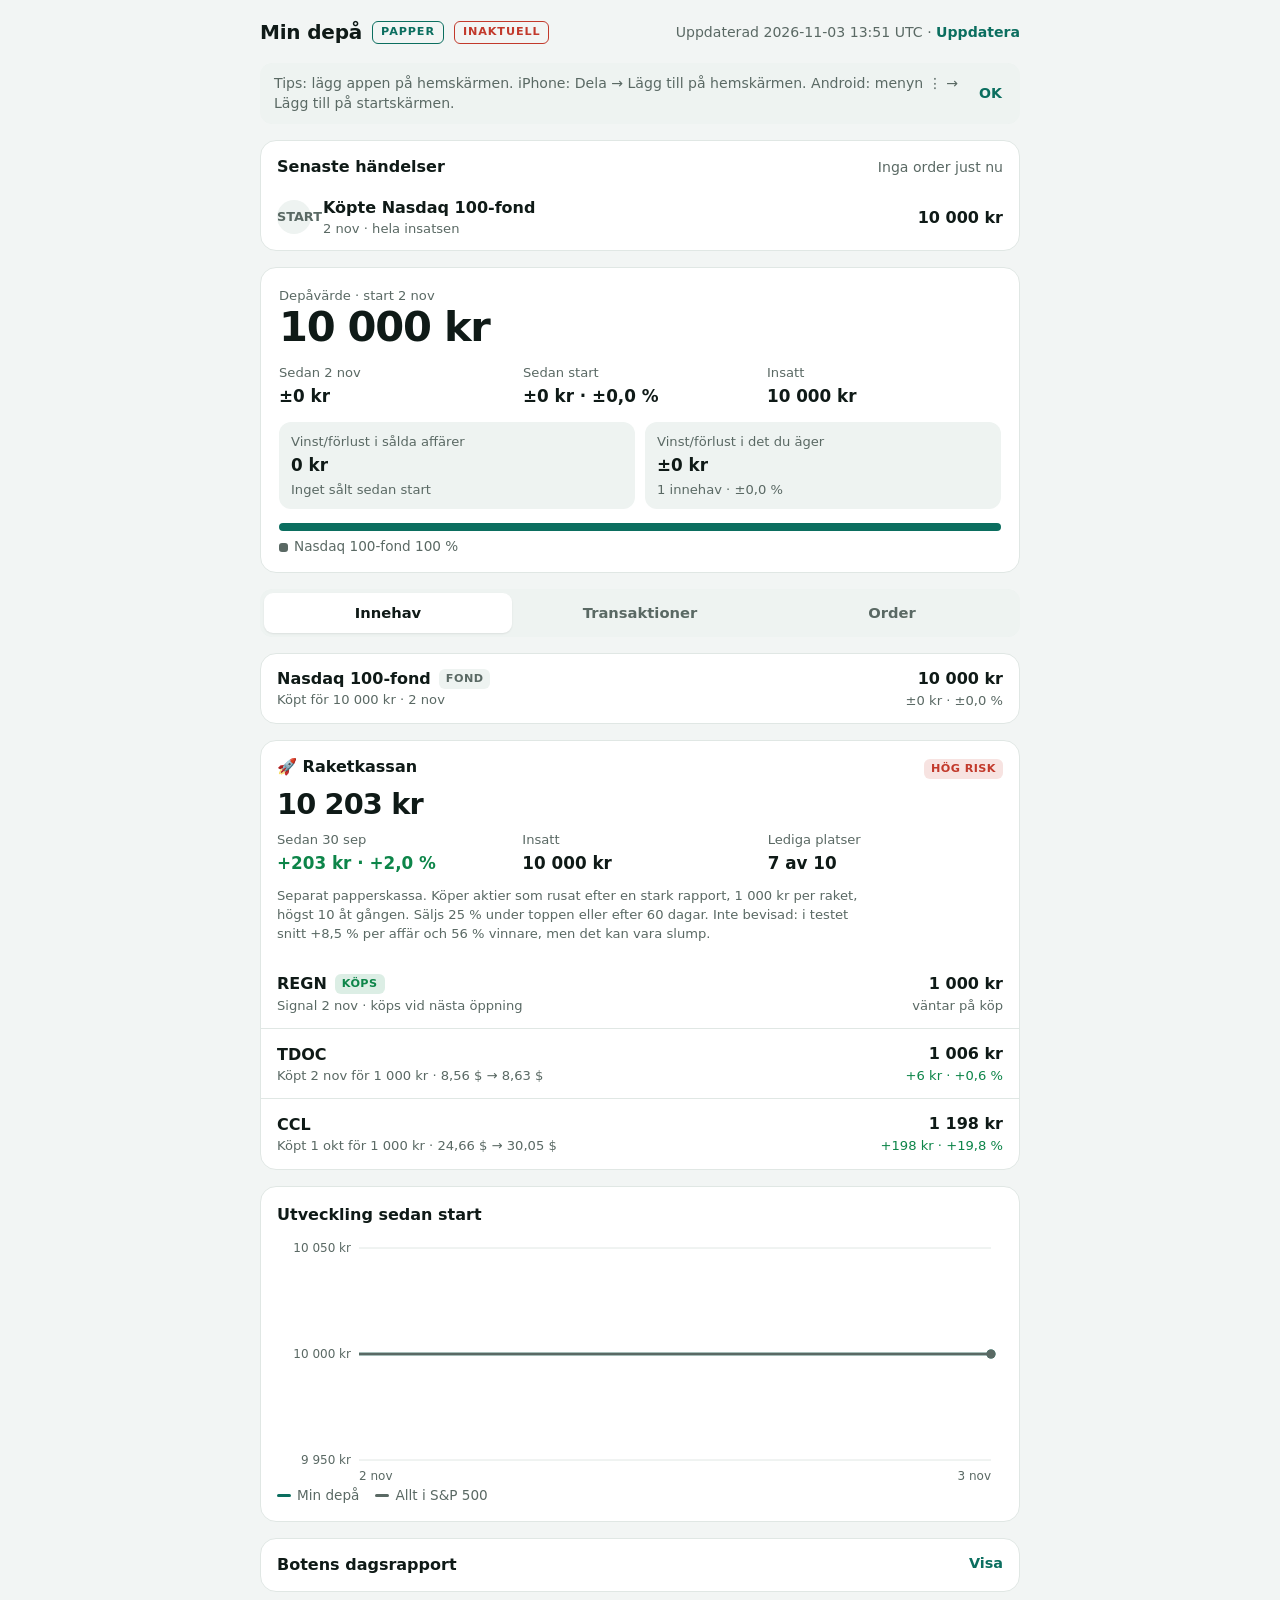
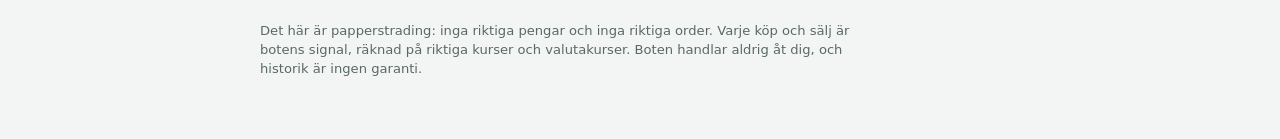
==== site/index.html @ 1d86c01f "Daily run 2026-11-03" ====
<!doctype html>
<html lang="sv">
<head>
<meta charset="utf-8">
<meta name="viewport" content="width=device-width, initial-scale=1, viewport-fit=cover">
<title>Min depå</title>
<meta name="description" content="Tradingbotens papperstrading: innehav, köp, sälj och resultat i kronor.">
<link rel="manifest" href="manifest.webmanifest">
<link rel="icon" type="image/png" sizes="192x192" href="icon-192.png">
<link rel="apple-touch-icon" href="apple-touch-icon.png">
<meta name="apple-mobile-web-app-capable" content="yes">
<meta name="mobile-web-app-capable" content="yes">
<meta name="apple-mobile-web-app-title" content="Min depå">
<meta name="apple-mobile-web-app-status-bar-style" content="default">
<meta name="theme-color" content="#f2f5f4" media="(prefers-color-scheme: light)">
<meta name="theme-color" content="#0a100f" media="(prefers-color-scheme: dark)">
<style>
/* Layout: a broker app on one column — account card (value, today, since start, split), then tabs for holdings,
   transactions and orders, then the curve and the bot's own report. */
:root {
  --bg: #f2f5f4; --card: #ffffff; --fg: #0f1a17; --muted: #5a6964; --line: #e0e7e4; --soft: #eef3f1;
  --accent: #0b6e5f; --up: #0d8549; --down: #c2392b; --buy: #0d8549; --sell: #c2392b;
  --font: system-ui, -apple-system, "Segoe UI", Roboto, sans-serif;
}
@media (prefers-color-scheme: dark) {
  :root:not([data-theme="light"]) {
    --bg: #0a100f; --card: #121a18; --fg: #e5eeeb; --muted: #92a39d; --line: #22302c; --soft: #18221f;
    --accent: #4cc3a9; --up: #45c37e; --down: #f0715f; --buy: #45c37e; --sell: #f0715f; color-scheme: dark;
  }
}
:root[data-theme="dark"] {
  --bg: #0a100f; --card: #121a18; --fg: #e5eeeb; --muted: #92a39d; --line: #22302c; --soft: #18221f;
  --accent: #4cc3a9; --up: #45c37e; --down: #f0715f; --buy: #45c37e; --sell: #f0715f; color-scheme: dark;
}
* { box-sizing: border-box; }
html { background: var(--bg); -webkit-text-size-adjust: 100%; }
body {
  margin: 0; background: var(--bg); color: var(--fg); font: 16px/1.45 var(--font); font-variant-numeric: tabular-nums;
  padding-left: max(16px, env(safe-area-inset-left, 0px)); padding-right: max(16px, env(safe-area-inset-right, 0px));
  padding-top: max(18px, env(safe-area-inset-top, 0px)); padding-bottom: max(48px, env(safe-area-inset-bottom, 0px));
}
main { max-width: 760px; margin: 0 auto; display: grid; gap: 16px; }
h1 { font-size: 1.25rem; margin: 0; letter-spacing: -0.01em; }
h2 { font-size: 1rem; margin: 0; }
.muted { color: var(--muted); font-size: .88rem; }
.bar { display: flex; flex-wrap: wrap; align-items: center; justify-content: space-between; gap: 8px; }
.bar .left { display: flex; align-items: center; gap: 10px; }
.paper { font-size: .7rem; font-weight: 700; letter-spacing: .08em; text-transform: uppercase; color: var(--accent);
         border: 1.5px solid var(--accent); padding: 2px 8px; border-radius: 6px; }
.stale { color: var(--down); border-color: var(--down); }
.card { background: var(--card); border: 1px solid var(--line); border-radius: 16px; min-width: 0; }
.account { padding: 18px 18px 16px; display: grid; gap: 14px; }
.label { font-size: .82rem; color: var(--muted); font-weight: 500; }
.value-big { font-size: clamp(2rem, 8vw, 2.6rem); font-weight: 600; letter-spacing: -0.03em; line-height: 1.05; }
.stats { display: grid; grid-template-columns: repeat(auto-fit, minmax(140px, 1fr)); gap: 10px; }
.stat { display: grid; gap: 2px; }
.stat .v { font-size: 1.05rem; font-weight: 600; }
.up { color: var(--up); } .down { color: var(--down); }
.split { display: grid; gap: 6px; }
.splitbar { display: flex; height: 8px; border-radius: 99px; overflow: hidden; background: var(--soft); }
.splitbar span { display: block; height: 100%; }
.splitlegend { display: flex; flex-wrap: wrap; gap: 4px 16px; font-size: .85rem; color: var(--muted); }
.splitlegend i { display: inline-block; width: 9px; height: 9px; border-radius: 3px; margin-right: 6px; vertical-align: -1px; }
.tabs { display: grid; grid-template-columns: repeat(3, 1fr); gap: 4px; background: var(--soft); padding: 4px; border-radius: 12px; }
.tabs button { font: inherit; font-size: .92rem; font-weight: 600; color: var(--muted); background: transparent; border: 0;
               padding: 9px 6px; border-radius: 9px; cursor: pointer; }
.tabs button[aria-selected="true"] { background: var(--card); color: var(--fg); box-shadow: 0 1px 2px rgb(0 0 0 / .08); }
.tabs button:focus-visible { outline: 2px solid var(--accent); outline-offset: 2px; }
.list { display: grid; }
.row { display: grid; grid-template-columns: minmax(0, 1fr) auto; gap: 4px 12px; padding: 13px 16px; border-top: 1px solid var(--line); align-items: center; }
.row:first-child { border-top: 0; }
.sym { font-weight: 700; font-size: 1rem; display: flex; align-items: center; gap: 8px; flex-wrap: wrap; }
.sub { font-size: .82rem; color: var(--muted); }
.sub.up, small.up { color: var(--up); } .sub.down, small.down { color: var(--down); }
.right { text-align: right; display: grid; gap: 1px; justify-items: end; }
.right .main { font-weight: 600; }
.tag { font-size: .7rem; font-weight: 700; letter-spacing: .04em; text-transform: uppercase; padding: 2px 7px; border-radius: 6px;
       background: var(--soft); color: var(--muted); }
.tag.buy { background: color-mix(in srgb, var(--buy) 14%, transparent); color: var(--buy); }
.tag.sell { background: color-mix(in srgb, var(--sell) 14%, transparent); color: var(--sell); }
.section-head { padding: 12px 16px 4px; font-size: .78rem; font-weight: 700; letter-spacing: .06em; text-transform: uppercase; color: var(--muted); }
.empty { padding: 22px 16px; color: var(--muted); font-size: .92rem; }
.pad { padding: 16px; display: grid; gap: 10px; }
.chart { width: 100%; height: auto; display: block; }
.chart .grid { stroke: var(--line); }
.chart .axis { fill: var(--muted); font: 12px var(--font); }
.legend { display: flex; flex-wrap: wrap; gap: 4px 16px; font-size: .85rem; color: var(--muted); }
.legend i { display: inline-block; width: 14px; height: 3px; border-radius: 2px; margin-right: 6px; vertical-align: middle; }
details summary { cursor: pointer; padding: 14px 16px; font-weight: 600; list-style: none; display: flex; justify-content: space-between; }
details summary::-webkit-details-marker { display: none; }
details summary::after { content: "Visa"; color: var(--accent); font-weight: 600; font-size: .9rem; }
details[open] summary::after { content: "Dölj"; }
.report { padding: 0 16px 14px; overflow-x: auto; }
.report h2, .report h3, .report h4 { margin: 16px 0 6px; font-size: .98rem; }
.report p { margin: 8px 0; max-width: 72ch; }
.report blockquote { margin: 8px 0; padding: 6px 12px; border-left: 3px solid var(--accent); color: var(--muted); }
.report hr { border: 0; border-top: 1px solid var(--line); margin: 12px 0; }
.report table { border-collapse: collapse; font-size: .88rem; margin: 6px 0; }
.report th, .report td { padding: 6px 9px; border-bottom: 1px solid var(--line); text-align: left; white-space: nowrap; }
.note { color: var(--muted); font-size: .82rem; max-width: 72ch; }
.loading .card { opacity: .55; }
.feed { display: grid; }
.ev { display: grid; grid-template-columns: auto minmax(0, 1fr) auto; gap: 2px 12px; align-items: center; padding: 12px 16px; border-top: 1px solid var(--line); }
.ev:first-of-type { border-top: 0; }
.dot { width: 34px; height: 34px; border-radius: 50%; display: grid; place-items: center; font-weight: 800; font-size: .8rem; }
.dot.buy { background: color-mix(in srgb, var(--buy) 15%, transparent); color: var(--buy); }
.dot.sell { background: color-mix(in srgb, var(--sell) 15%, transparent); color: var(--sell); }
.dot.wait { background: var(--soft); color: var(--muted); }
.ev .what { font-weight: 600; }
.ev .amt { text-align: right; font-weight: 600; white-space: nowrap; }
.ev .amt small { display: block; font-weight: 500; font-size: .82rem; }
.cardhead { padding: 14px 16px 6px; display: flex; justify-content: space-between; align-items: baseline; gap: 8px; }
.pl { display: grid; grid-template-columns: 1fr 1fr; gap: 10px; }
.pl .box { background: var(--soft); border-radius: 12px; padding: 10px 12px; display: grid; gap: 2px; }
.pl .box .v { font-size: 1.05rem; font-weight: 600; }
.hint { background: var(--soft); border-radius: 12px; padding: 10px 14px; font-size: .88rem; color: var(--muted); display: flex; gap: 10px; justify-content: space-between; align-items: center; }
.hint button { font: inherit; font-weight: 600; color: var(--accent); background: none; border: 0; padding: 4px; cursor: pointer; }
.refresh { font: inherit; font-size: .88rem; font-weight: 600; color: var(--accent); background: none; border: 0; padding: 4px 0; cursor: pointer; }
</style>
</head>
<body>

<main id="app" class="loading">
  <header class="bar">
    <div class="left"><h1>Min depå</h1><span class="paper">Papper</span><span class="paper stale" id="stale" hidden>Inaktuell</span></div>
    <div class="muted"><span id="updated">Hämtar …</span> · <button class="refresh" id="refresh" type="button">Uppdatera</button></div>
  </header>

  <div class="hint" id="hint" hidden>
    <span>Tips: lägg appen på hemskärmen. iPhone: Dela → Lägg till på hemskärmen. Android: menyn ⋮ → Lägg till på startskärmen.</span>
    <button type="button" id="hintClose" aria-label="Stäng tipset">OK</button>
  </div>

  <section class="card" aria-label="Senaste händelser">
    <div class="cardhead"><h2>Senaste händelser</h2><span class="muted" id="feedNote"></span></div>
    <div class="feed" id="feed"><div class="empty">Händelser visas här när datan har laddats.</div></div>
  </section>

  <section class="card account" aria-label="Depåöversikt">
    <div>
      <div class="label" id="valueLabel">Depåvärde</div>
      <div class="value-big" id="total">– kr</div>
    </div>
    <div class="stats">
      <div class="stat"><span class="label" id="todayLabel">Idag</span><span class="v" id="today">–</span></div>
      <div class="stat"><span class="label" id="sinceLabel">Sedan start</span><span class="v" id="since">–</span></div>
      <div class="stat"><span class="label">Insatt</span><span class="v" id="invested">–</span></div>
    </div>
    <div class="pl">
      <div class="box"><span class="label">Vinst/förlust i sålda affärer</span><span class="v" id="realized">–</span><span class="sub" id="realizedSub"></span></div>
      <div class="box"><span class="label">Vinst/förlust i det du äger</span><span class="v" id="unrealized">–</span><span class="sub" id="unrealizedSub"></span></div>
    </div>
    <div class="split">
      <div class="splitbar" id="splitbar"></div>
      <div class="splitlegend" id="splitlegend"></div>
    </div>
  </section>

  <nav class="tabs" role="tablist" aria-label="Visa">
    <button role="tab" id="tab-holdings" aria-selected="true" aria-controls="view-holdings">Innehav</button>
    <button role="tab" id="tab-trades" aria-selected="false" aria-controls="view-trades">Transaktioner</button>
    <button role="tab" id="tab-orders" aria-selected="false" aria-controls="view-orders">Order</button>
  </nav>

  <section class="card" id="view-holdings" role="tabpanel" aria-labelledby="tab-holdings">
    <div class="list" id="holdings"><div class="empty">Innehaven visas här när datan har laddats.</div></div>
  </section>
  <section class="card" id="view-trades" role="tabpanel" aria-labelledby="tab-trades" hidden>
    <div class="list" id="trades"></div>
  </section>
  <section class="card" id="view-orders" role="tabpanel" aria-labelledby="tab-orders" hidden>
    <div class="list" id="orders"></div>
  </section>

  <section class="card" id="rocketCard" aria-label="Raketkassan" hidden>
    <div class="cardhead"><h2>🚀 Raketkassan</h2><span class="tag sell">Hög risk</span></div>
    <div class="pad" style="padding-top:4px">
      <div><span class="value-big" id="rocketValue" style="font-size:1.8rem">–</span></div>
      <div class="stats">
        <div class="stat"><span class="label" id="rocketSinceLabel">Sedan start</span><span class="v" id="rocketDelta">–</span></div>
        <div class="stat"><span class="label">Insatt</span><span class="v" id="rocketBase">–</span></div>
        <div class="stat"><span class="label">Lediga platser</span><span class="v" id="rocketFree">–</span></div>
      </div>
      <p class="note" style="margin:0">Separat papperskassa. Köper aktier som rusat efter en stark rapport, 1 000 kr per raket, högst 10 åt gången. Säljs 25 % under toppen eller efter 60 dagar. Inte bevisad: i testet snitt +8,5 % per affär och 56 % vinnare, men det kan vara slump.</p>
    </div>
    <div class="list" id="rocketList"></div>
  </section>

  <section class="card pad" aria-label="Utveckling">
    <h2>Utveckling sedan start</h2>
    <div id="chart"><p class="muted">Kurvan fylls på för varje handelsdag.</p></div>
  </section>

  <section class="card">
    <details>
      <summary>Botens dagsrapport</summary>
      <div class="report" id="report"></div>
    </details>
  </section>

  <p class="note">Det här är papperstrading: inga riktiga pengar och inga riktiga order. Varje köp och sälj är botens
    signal, räknad på riktiga kurser och valutakurser. Boten handlar aldrig åt dig, och historik är ingen garanti.</p>
</main>

<script>
const $ = id => document.getElementById(id);
const fmt0 = new Intl.NumberFormat("sv-SE", { maximumFractionDigits: 0 });
const fmt2 = new Intl.NumberFormat("sv-SE", { minimumFractionDigits: 2, maximumFractionDigits: 2 });
const sign = v => v > 0 ? "+" : v < 0 ? "−" : "±";
const kr = v => v == null ? "–" : fmt0.format(Math.round(v)) + " kr";
const skr = v => v == null ? "–" : sign(Math.round(v)) + fmt0.format(Math.abs(Math.round(v))) + " kr";
const pct = v => v == null ? "–" : sign(+v.toFixed(1)) + Math.abs(v).toFixed(1).replace(".", ",") + " %";
const usd = v => v == null ? "–" : fmt2.format(v) + " $";
const tone = v => v == null || Math.abs(v) < 0.05 ? "" : v > 0 ? "up" : "down";
const esc = s => String(s ?? "").replace(/[&<>"']/g, c => ({ "&": "&amp;", "<": "&lt;", ">": "&gt;", '"': "&quot;", "'": "&#39;" }[c]));
const inline = s => esc(s).split("**").map((p, i) => i % 2 ? `<strong>${p}</strong>` : p).join("");
const MONTHS = ["jan", "feb", "mar", "apr", "maj", "jun", "jul", "aug", "sep", "okt", "nov", "dec"];
const day = d => { if (!d) return "–"; const [y, m, dd] = d.split("-").map(Number); return `${dd} ${MONTHS[m - 1]}`; };

// ---- tabs ------------------------------------------------------------------
const TABS = ["holdings", "trades", "orders"];
function showTab(name) {
  for (const t of TABS) {
    $("tab-" + t).setAttribute("aria-selected", String(t === name));
    $("view-" + t).hidden = t !== name;
  }
  try { localStorage.setItem("tab", name); } catch (e) {}
}
for (const t of TABS) $("tab-" + t).addEventListener("click", () => showTab(t));
try { const saved = localStorage.getItem("tab"); if (TABS.includes(saved)) showTab(saved); } catch (e) {}

// ---- report (the Markdown subset the bot writes; everything escaped) ---------
function renderReport(md) {
  const lines = String(md || "").split("\n"), out = [];
  const starts = l => /^\s*(\||#|- |>)/.test(l) || l.trim() === "---";
  let i = 0;
  while (i < lines.length) {
    const line = lines[i].trimEnd();
    if (!line.trim()) { i++; continue; }
    if (line.trimStart().startsWith("|")) {
      const rows = [];
      while (i < lines.length && lines[i].trimStart().startsWith("|")) {
        const cells = lines[i].trim().replace(/^\||\|$/g, "").split("|").map(c => c.trim());
        if (!cells.every(c => /^[-: ]*$/.test(c))) rows.push(cells);
        i++;
      }
      if (rows.length) out.push("<table><thead><tr>" + rows[0].map(c => `<th>${inline(c)}</th>`).join("") + "</tr></thead><tbody>" +
        rows.slice(1).map(r => "<tr>" + r.map(c => `<td>${inline(c)}</td>`).join("") + "</tr>").join("") + "</tbody></table>");
    } else if (line.startsWith("#")) {
      const lv = Math.min(line.match(/^#+/)[0].length + 1, 4);
      out.push(`<h${lv}>${inline(line.replace(/^#+/, "").trim())}</h${lv}>`); i++;
    } else if (line.trim() === "---") { out.push("<hr>"); i++; }
    else if (line.trimStart().startsWith("- ")) {
      const items = [];
      while (i < lines.length && lines[i].trimStart().startsWith("- ")) { items.push(`<li>${inline(lines[i].trimStart().slice(2))}</li>`); i++; }
      out.push("<ul>" + items.join("") + "</ul>");
    } else if (line.startsWith(">")) {
      const q = [];
      while (i < lines.length && lines[i].startsWith(">")) { q.push(lines[i].replace(/^>\s*/, "")); i++; }
      out.push(`<blockquote>${inline(q.join(" "))}</blockquote>`);
    } else {
      const p = [];
      while (i < lines.length && lines[i].trim() && !starts(lines[i])) { p.push(inline(lines[i].trim())); i++; }
      out.push(`<p>${p.join("<br>")}</p>`);
    }
  }
  return out.join("");
}

// ---- chart -------------------------------------------------------------------
let lastHistory = [];
function renderChart(history, width) {
  const series = [["total_sek", "Min depå", "var(--accent)"], ["spy_sek", "Allt i S&P 500", "var(--muted)"]];
  const vals = history.flatMap(p => series.map(([k]) => p[k]).filter(v => v != null));
  if (history.length < 2 || !vals.length) return '<p class="muted">Kurvan fylls på för varje handelsdag.</p>';
  const W = Math.max(300, Math.round(width || 640)), H = Math.round(Math.min(250, Math.max(180, W * 0.4)));
  const L = 82, R = 12, T = 12, B = 26;
  let lo = Math.min(...vals), hi = Math.max(...vals);
  if (hi - lo < 1) { lo -= 50; hi += 50; }
  const x = i => L + (W - L - R) * i / (history.length - 1);
  const y = v => T + (H - T - B) * (hi - v) / (hi - lo);
  let svg = `<svg class="chart" viewBox="0 0 ${W} ${H}" role="img" aria-label="Depåns värde per handelsdag">`;
  for (const v of [lo, (lo + hi) / 2, hi]) {
    svg += `<line class="grid" x1="${L}" x2="${W - R}" y1="${y(v).toFixed(1)}" y2="${y(v).toFixed(1)}"/>` +
           `<text class="axis" x="${L - 8}" y="${(y(v) + 4).toFixed(1)}" text-anchor="end">${esc(kr(v))}</text>`;
  }
  svg += `<text class="axis" x="${L}" y="${H - 6}">${esc(day(history[0].date))}</text>` +
         `<text class="axis" x="${W - R}" y="${H - 6}" text-anchor="end">${esc(day(history[history.length - 1].date))}</text>`;
  const legend = [];
  for (const [k, label, color] of series) {
    const pts = history.map((p, i) => p[k] == null ? null : [x(i), y(p[k])]).filter(Boolean);
    if (!pts.length) continue;
    svg += `<polyline points="${pts.map(([a, b]) => a.toFixed(1) + "," + b.toFixed(1)).join(" ")}" fill="none" stroke="${color}" stroke-width="2.5" stroke-linejoin="round"/>`;
    const [ex, ey] = pts[pts.length - 1];
    svg += `<circle cx="${ex.toFixed(1)}" cy="${ey.toFixed(1)}" r="4.5" fill="${color}"/>`;
    legend.push(`<span><i style="background:${color}"></i>${esc(label)}</span>`);
  }
  return svg + `</svg><div class="legend">${legend.join("")}</div>`;
}
function drawChart() { $("chart").innerHTML = renderChart(lastHistory, $("chart").clientWidth); }
let resizeTimer;
window.addEventListener("resize", () => { clearTimeout(resizeTimer); resizeTimer = setTimeout(drawChart, 150); });

// ---- views ---------------------------------------------------------------------
function row(left, sub, rightMain, rightSub, rightTone = "", tags = "") {
  return `<div class="row"><div><div class="sym">${left}${tags}</div><div class="sub">${sub}</div></div>` +
         `<div class="right"><span class="main">${rightMain}</span><span class="sub ${rightTone}">${rightSub}</span></div></div>`;
}

// The depå (since the tracker's start) is the positions list; the trade list adds dates and reasons.
// A position held when the tracker restarted counts as bought at the start, at that day's close.
function ledger(s) {
  const tradeById = new Map((s.trades || []).map(t => [t.id, t]));
  const pos = (s.positions || []).filter(p => (p.invested_sek ?? 1) > 0).map(p => {
    const t = tradeById.get(p.id) || {};
    const fromStart = !!t.buy_date && !!s.since && t.buy_date < s.since;
    const gain = p.value_sek != null && p.invested_sek != null ? p.value_sek - p.invested_sek : null;
    return { ...p, t, fromStart, gain, buyDate: fromStart ? s.since : t.buy_date };
  });
  const inDepot = new Set(pos.map(p => p.id));
  // The fund part (S&P 500 or Nasdaq 100) is a holding bought at the start, like any other.
  const fundStake = s.base_sek * (s.index_pct || 0) / 100;
  if (fundStake > 0) {
    const fp = s.fund_sek_pct !== undefined ? s.fund_sek_pct : s.index_sek_pct;
    const value = fp == null ? null : fundStake * (1 + fp / 100);
    pos.unshift({ id: "fund", symbol: s.fund_name || "S&P 500-fond", kind: "fund", status: "open", invested_sek: fundStake,
                  value_sek: value, gain: value == null ? null : value - fundStake, sek_return_pct: fp,
                  t: {}, fromStart: true, buyDate: s.since, sell_signaled: false });
  }
  return {
    pos,
    open: pos.filter(p => p.status === "open"),
    pending: pos.filter(p => p.status === "pending"),
    closed: pos.filter(p => p.status === "closed"),
    older: (s.trades || []).filter(t => !inDepot.has(t.id) && t.kind !== "lekpott"),
  };
}
const sum = xs => xs.reduce((a, x) => a + (x ?? 0), 0);
const KIND_TAG = p => p.kind === "lekpott" ? ' <span class="tag">Raket</span>' : p.kind === "fund" ? ' <span class="tag">Fond</span>' : "";

function ev(kind, label, what, sub, amt, amtSub = "", amtTone = "") {
  return `<div class="ev"><div class="dot ${kind}" aria-hidden="true">${label}</div>` +
         `<div><div class="what">${what}</div><div class="sub">${sub}</div></div>` +
         `<div class="amt">${amt}${amtSub ? `<small class="${amtTone}">${amtSub}</small>` : ""}</div></div>`;
}

function renderFeed(s, L) {
  const items = [];
  for (const p of L.pending) items.push({ date: "9999", html: ev("buy", "KÖP", `Köper ${esc(p.symbol)} vid nästa öppning`,
    `Signal ${day(p.t.signal_date)} · köps för`, esc(kr(p.invested_sek))) });
  for (const p of L.open.filter(p => p.sell_signaled)) items.push({ date: "9999", html: ev("sell", "SÄLJ",
    `Säljer ${esc(p.symbol)} vid nästa öppning`, esc(p.t.sell_reason || "säljsignal"), esc(kr(p.value_sek)),
    `${skr(p.gain)} · ${pct(p.sek_return_pct)}`, tone(p.gain)) });
  for (const p of L.closed) items.push({ date: p.t.sell_date || "", html: ev("sell", "SÅLT", `Sålde ${esc(p.symbol)}`,
    `${day(p.t.sell_date)} · ${esc(p.t.sell_reason || "säljsignal")}`, esc(skr(p.gain)), pct(p.sek_return_pct), tone(p.gain)) });
  for (const p of L.pos.filter(p => p.status !== "pending" && !p.fromStart)) items.push({ date: p.buyDate || "", html: ev("buy", "KÖPT",
    `Köpte ${esc(p.symbol)}`, `${day(p.buyDate)} · ${usd(p.entry_price)} per aktie`, esc(kr(p.invested_sek))) });
  const started = L.pos.filter(p => p.fromStart);
  if (started.length) items.push({ date: s.since, html: ev("wait", "START", started.length === 1 ? `Köpte ${esc(started[0].symbol)}` : `Start med ${started.length} innehav`,
    started.length === 1 ? `${day(s.since)} · hela insatsen` : `${day(s.since)} · ${esc(started.map(p => p.symbol).join(", "))}`,
    esc(kr(sum(started.map(p => p.invested_sek))))) });
  items.sort((a, b) => b.date.localeCompare(a.date));
  $("feed").innerHTML = items.slice(0, 8).map(i => i.html).join("") || '<div class="empty">Inga händelser ännu.</div>';
  $("feedNote").textContent = L.pending.length || L.open.some(p => p.sell_signaled) ? "Order väntar" : "Inga order just nu";
}

function renderPL(L) {
  const r = sum(L.closed.map(p => p.gain)), u = sum(L.open.map(p => p.gain));
  const rIn = sum(L.closed.map(p => p.invested_sek)), uIn = sum(L.open.map(p => p.invested_sek));
  $("realized").textContent = L.closed.length ? skr(r) : "0 kr";
  $("realized").className = "v " + tone(r);
  $("realizedSub").textContent = L.closed.length ? `${L.closed.length} sålda · ${pct(r / rIn * 100)}` : "Inget sålt sedan start";
  $("unrealized").textContent = skr(u);
  $("unrealized").className = "v " + tone(u);
  $("unrealizedSub").textContent = L.open.length ? `${L.open.length} innehav · ${pct(uIn ? u / uIn * 100 : 0)}` : "Inga innehav just nu";
}

function renderHoldings(s, L) {
  const out = [];
  for (const p of [...L.open].sort((a, b) => (b.gain ?? 0) - (a.gain ?? 0))) {
    const tags = KIND_TAG(p) + (p.sell_signaled ? ' <span class="tag sell">Säljs vid öppning</span>' : "");
    out.push(row(esc(p.symbol), p.kind === "fund" ? `Köpt för ${kr(p.invested_sek)} · ${day(p.buyDate)}` : `Köpt för ${kr(p.invested_sek)} · ${usd(p.entry_price)} → ${usd(p.last_price)}`,
                 esc(kr(p.value_sek)), `${skr(p.gain)} · ${pct(p.sek_return_pct)}`, tone(p.gain), tags));
  }
  for (const p of L.pending) out.push(row(esc(p.symbol), `Köps vid nästa öppning · senast ${usd(p.last_price)}`,
                                          esc(kr(p.invested_sek)), "väntar på köp", "", ' <span class="tag buy">Köps</span>' + KIND_TAG(p)));
  $("holdings").innerHTML = out.join("") || '<div class="empty">Inga innehav ännu.</div>';
}

function renderTrades(s, L) {
  const out = [];
  if (L.closed.length) {
    const wins = L.closed.filter(p => (p.gain ?? 0) > 0).length;
    out.push(`<div class="section-head">Avslutade affärer · ${wins} av ${L.closed.length} med vinst</div>`);
    for (const p of [...L.closed].sort((a, b) => (b.t.sell_date || "").localeCompare(a.t.sell_date || ""))) {
      out.push(row(`${esc(p.symbol)}`, `${day(p.buyDate)} → ${day(p.t.sell_date)} · köpt för ${kr(p.invested_sek)}, såld för ${kr(p.value_sek)}`,
                   esc(skr(p.gain)), pct(p.sek_return_pct), tone(p.gain), ' <span class="tag">Såld</span>' + KIND_TAG(p)));
    }
  }
  const evs = [];
  for (const p of L.pos) {
    if (p.status !== "pending") evs.push({ date: p.buyDate || "", html: row(`<span class="tag buy">Köp</span> ${esc(p.symbol)}`,
      p.kind === "fund" ? `${day(p.buyDate)} · köpt vid start` : p.fromStart ? `${day(p.buyDate)} · fanns med vid start` : `${day(p.buyDate)} · vid öppning, ${usd(p.entry_price)}`,
      esc(kr(p.invested_sek)), p.fromStart && p.entry_price != null ? `kurs ${usd(p.entry_price)}` : "köpbelopp") });
    if (p.status === "closed") evs.push({ date: p.t.sell_date || "", html: row(`<span class="tag sell">Sälj</span> ${esc(p.symbol)}`,
      `${day(p.t.sell_date)} · ${esc(p.t.sell_reason || "säljsignal")}`, esc(kr(p.value_sek)), `${skr(p.gain)} · ${pct(p.sek_return_pct)}`, tone(p.gain)) });
  }
  evs.sort((a, b) => b.date.localeCompare(a.date));
  out.push('<div class="section-head">Alla köp och sälj sedan start</div>', ...evs.map(e => e.html));
  if (L.older.length) {
    out.push('<div class="section-head">Aktiebotens papperssignaler (ingår inte i din depå)</div>');
    for (const t of L.older) out.push(row(esc(t.symbol), `${day(t.buy_date)} → ${t.sell_date ? day(t.sell_date) : "ägs"} · ${usd(t.buy_price)} → ${usd(t.sell_price ?? t.last_price)}`,
      pct(t.return_pct ?? t.unrealized_pct), "i dollar", tone(t.return_pct ?? t.unrealized_pct)));
  }
  $("trades").innerHTML = evs.length || L.older.length ? out.join("") : '<div class="empty">Inga transaktioner ännu.</div>';
}

function renderOrders(s, L) {
  const out = [];
  for (const p of L.pending) out.push(row(`<span class="tag buy">Köp</span> ${esc(p.symbol)}`,
    `Signal ${day(p.t.signal_date)} · köps vid nästa öppning`, esc(kr(p.invested_sek)), `senast ${usd(p.last_price)}`, "", KIND_TAG(p)));
  for (const p of L.open.filter(p => p.sell_signaled)) out.push(row(`<span class="tag sell">Sälj</span> ${esc(p.symbol)}`,
    `${esc(p.t.sell_reason || "säljs vid nästa öppning")}`, esc(kr(p.value_sek)), `${skr(p.gain)} · ${pct(p.sek_return_pct)}`, tone(p.gain)));
  $("orders").innerHTML = out.length ? out.join("") :
    '<div class="empty">Inga order just nu. Nya köp och sälj dyker upp här morgonen efter botens signal och genomförs vid nästa börsöppning.</div>';
}

function renderRockets(s) {
  const R = s.rockets;
  $("rocketCard").hidden = !R || !(R.rows || []).length;
  if ($("rocketCard").hidden) return;
  const g = R.value_sek - R.base_sek;
  $("rocketValue").textContent = kr(R.value_sek);
  $("rocketSinceLabel").textContent = `Sedan ${day(R.since)}`;
  $("rocketDelta").textContent = `${skr(g)} · ${pct(g / R.base_sek * 100)}`;
  $("rocketDelta").className = "v " + tone(g);
  $("rocketBase").textContent = kr(R.base_sek);
  const busy = R.rows.filter(r => r.status !== "closed").length;
  $("rocketFree").textContent = `${Math.max(0, Math.round(R.base_sek / R.slot_sek) - busy)} av ${Math.round(R.base_sek / R.slot_sek)}`;
  const order = { pending: 0, open: 1, closed: 2 };
  const rows = [...R.rows].sort((a, b) => order[a.status] - order[b.status] || (b.sell_date || b.buy_date || "").localeCompare(a.sell_date || a.buy_date || ""));
  $("rocketList").innerHTML = rows.map(r => {
    const gain = r.value_sek != null ? r.value_sek - r.invested_sek : null;
    if (r.status === "pending") return row(esc(r.symbol), `Signal ${day(r.signal_date)} · köps vid nästa öppning`, esc(kr(r.invested_sek)), "väntar på köp", "", ' <span class="tag buy">Köps</span>');
    if (r.status === "closed") return row(esc(r.symbol), `${day(r.buy_date)} → ${day(r.sell_date)} · köpt för ${kr(r.invested_sek)}, såld för ${kr(r.value_sek)}`,
      esc(skr(gain)), pct(r.sek_return_pct), tone(gain), ' <span class="tag">Såld</span>');
    return row(esc(r.symbol), `Köpt ${day(r.buy_date)} för ${kr(r.invested_sek)} · ${usd(r.entry_price)} → ${usd(r.last_price)}`,
      esc(kr(r.value_sek)), `${skr(gain)} · ${pct(r.sek_return_pct)}`, tone(gain), r.sell_signaled ? ' <span class="tag sell">Säljs vid öppning</span>' : "");
  }).join("");
}

function render(s) {
  $("app").classList.remove("loading");
  const ageDays = (Date.now() - Date.parse(String(s.updated).replace(" UTC", "Z").replace(" ", "T"))) / 864e5;
  $("stale").hidden = !(ageDays > 4);
  $("updated").textContent = `Uppdaterad ${s.updated}`;
  $("valueLabel").textContent = `Depåvärde · start ${day(s.since)}`;
  $("total").textContent = kr(s.total_sek);
  const today = $("today");
  today.textContent = s.today_sek == null ? "–" : skr(s.today_sek);
  today.className = "v " + tone(s.today_sek);
  $("todayLabel").textContent = s.previous_date ? `Sedan ${day(s.previous_date)}` : "Idag";
  const since = $("since");
  since.textContent = `${skr(s.delta_sek)} · ${pct(s.delta_pct)}`;
  since.className = "v " + tone(s.delta_sek);
  $("invested").textContent = kr(s.base_sek);
  const indexPct = s.index_pct || 0, botPct = 100 - indexPct;
  $("splitbar").innerHTML = (indexPct ? `<span style="width:${indexPct}%;background:var(--accent)"></span>` : "") +
                            `<span style="width:${botPct}%;background:var(--accent)"></span>`;
  $("splitlegend").innerHTML = (indexPct ? `<span><i style="background:var(--muted)"></i>${esc(s.fund_name || "S&P 500-fond")} ${Math.round(indexPct)} %</span>` : "") +
                               (botPct > 0 ? `<span><i style="background:var(--accent)"></i>Aktier via boten ${Math.round(botPct)} %</span>` : "");
  const L = ledger(s);
  renderFeed(s, L); renderPL(L); renderHoldings(s, L); renderTrades(s, L); renderOrders(s, L); renderRockets(s);
  lastHistory = Array.isArray(s.history) ? s.history : [];
  drawChart();
  $("report").innerHTML = renderReport(s.report_md);
}

function unavailable(text) {
  $("updated").textContent = text;
  $("holdings").innerHTML = `<div class="empty">${esc(text)}</div>`;
}

// ---- data: the bot writes status.json next to this page after every daily run --------------
const CACHE_KEY = "status-cache";
let loading = false;
async function load() {
  if (loading) return;
  loading = true;
  $("updated").textContent = "Hämtar …";
  try {
    const res = await fetch("status.json?t=" + Date.now(), { cache: "no-store" });
    if (!res.ok) throw new Error("HTTP " + res.status);
    const s = await res.json();
    render(s);
    try { localStorage.setItem(CACHE_KEY, JSON.stringify(s)); } catch (e) {}
  } catch (e) {
    let cached = null;
    try { cached = JSON.parse(localStorage.getItem(CACHE_KEY) || "null"); } catch (err) {}
    if (cached) { render(cached); $("updated").textContent = `Uppdaterad ${cached.updated} · offline, visar sparad`; }
    else unavailable("Datan kunde inte hämtas just nu. Kontrollera nätet och tryck Uppdatera.");
  } finally { loading = false; }
}
$("refresh").addEventListener("click", load);
document.addEventListener("visibilitychange", () => { if (document.visibilityState === "visible") load(); });
load();

// ---- home-screen tip (only in a normal browser tab, until dismissed) -----------------------
const standalone = window.matchMedia("(display-mode: standalone)").matches || window.navigator.standalone === true;
let tipDismissed = false;
try { tipDismissed = localStorage.getItem("hint-dismissed") === "1"; } catch (e) {}
if (!standalone && !tipDismissed) $("hint").hidden = false;
$("hintClose").addEventListener("click", () => {
  $("hint").hidden = true;
  try { localStorage.setItem("hint-dismissed", "1"); } catch (e) {}
});
</script>
</body>
</html>
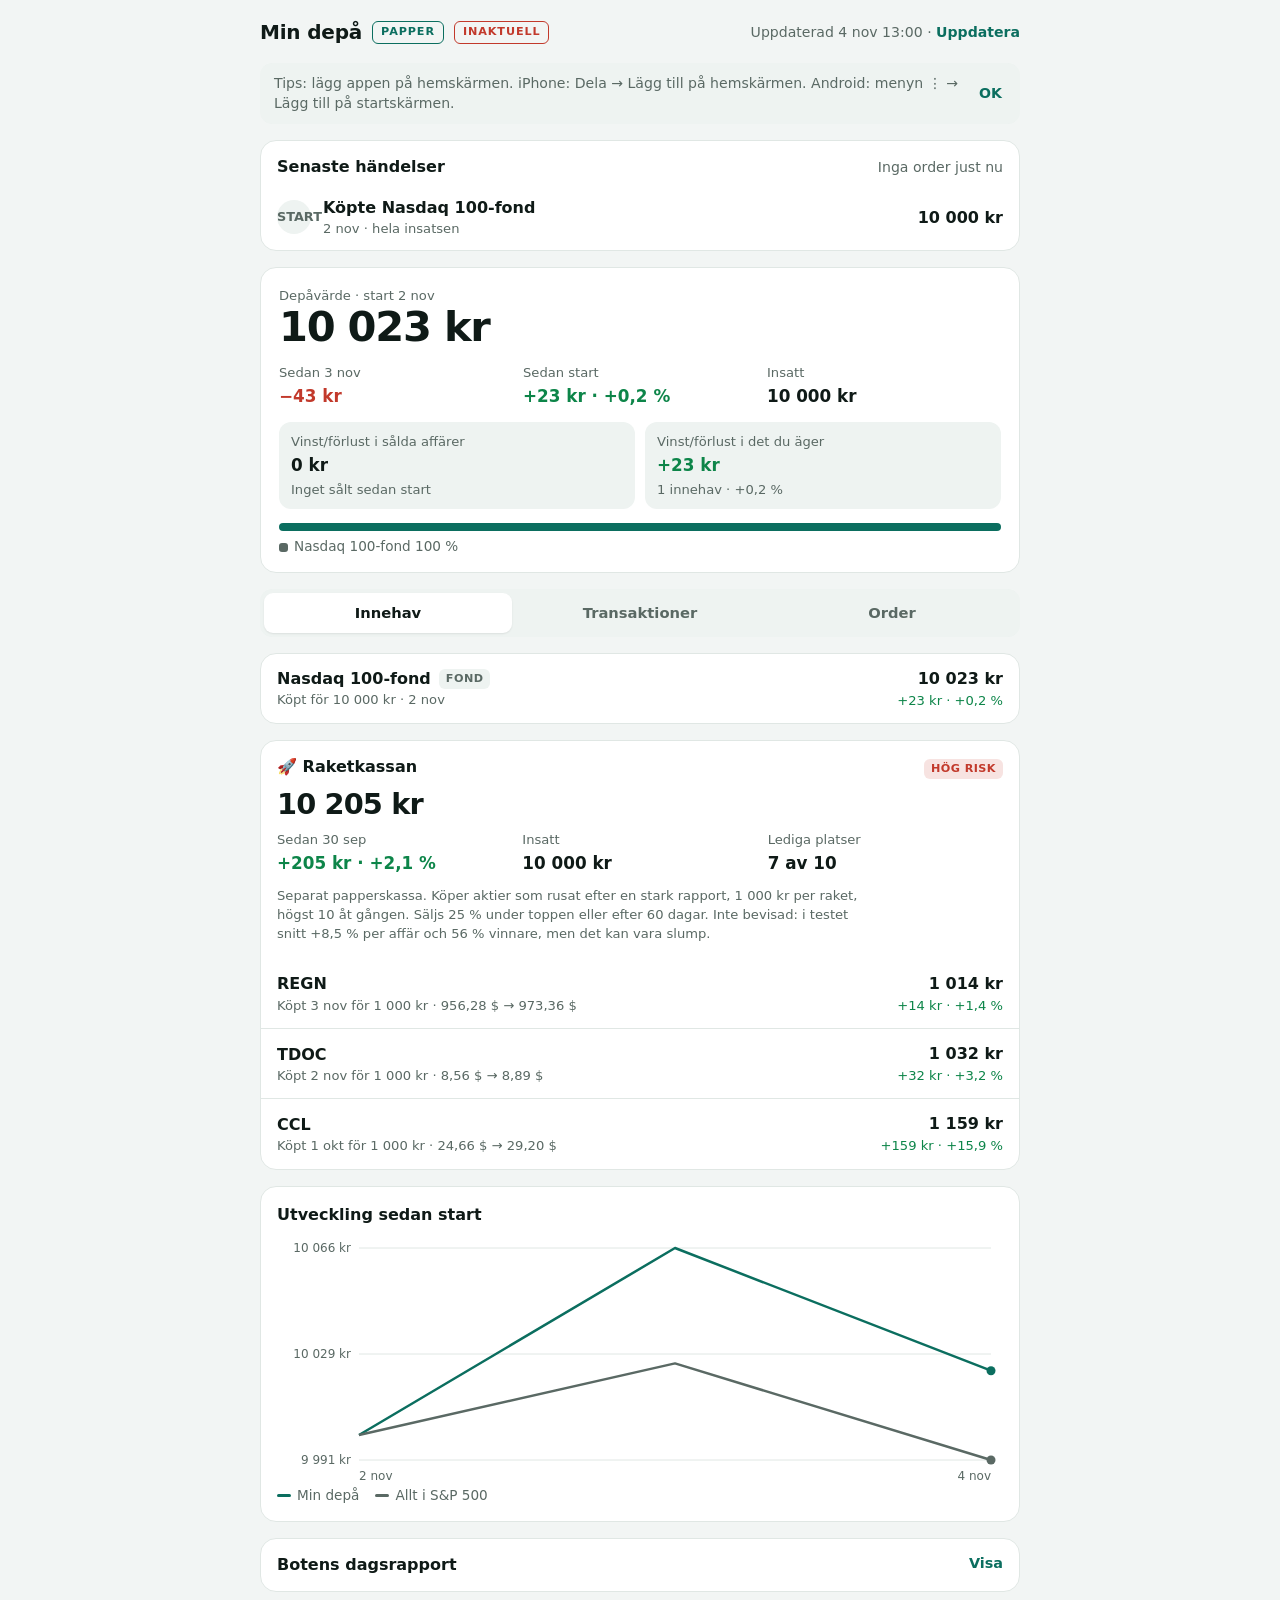
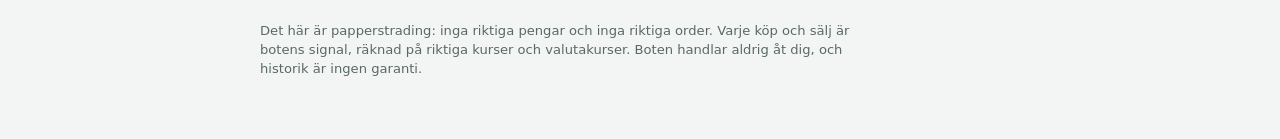
==== commit 4ff18ac3: "Live 2026-11-04 13:00" ====
--- a/site/index.html
+++ b/site/index.html
@@ -449,11 +449,19 @@
   }).join("");
 }
 
+// "2026-11-04 15:45 UTC" -> "idag 16:45" / "4 nov 16:45" in the viewer's own time zone.
+function localTime(updated) {
+  const t = new Date(String(updated).replace(" UTC", "Z").replace(" ", "T"));
+  if (isNaN(t)) return String(updated);
+  const hm = t.toLocaleTimeString("sv-SE", { hour: "2-digit", minute: "2-digit" });
+  return t.toDateString() === new Date().toDateString() ? `idag ${hm}` : `${t.getDate()} ${MONTHS[t.getMonth()]} ${hm}`;
+}
+
 function render(s) {
   $("app").classList.remove("loading");
   const ageDays = (Date.now() - Date.parse(String(s.updated).replace(" UTC", "Z").replace(" ", "T"))) / 864e5;
   $("stale").hidden = !(ageDays > 4);
-  $("updated").textContent = `Uppdaterad ${s.updated}`;
+  $("updated").textContent = `Uppdaterad ${localTime(s.updated)}`;
   $("valueLabel").textContent = `Depåvärde · start ${day(s.since)}`;
   $("total").textContent = kr(s.total_sek);
   const today = $("today");
@@ -497,12 +505,14 @@
   } catch (e) {
     let cached = null;
     try { cached = JSON.parse(localStorage.getItem(CACHE_KEY) || "null"); } catch (err) {}
-    if (cached) { render(cached); $("updated").textContent = `Uppdaterad ${cached.updated} · offline, visar sparad`; }
+    if (cached) { render(cached); $("updated").textContent = `Uppdaterad ${localTime(cached.updated)} · offline, visar sparad`; }
     else unavailable("Datan kunde inte hämtas just nu. Kontrollera nätet och tryck Uppdatera.");
   } finally { loading = false; }
 }
 $("refresh").addEventListener("click", load);
 document.addEventListener("visibilitychange", () => { if (document.visibilityState === "visible") load(); });
+// The bot republishes about every 15 minutes while the US market is open; check once a minute while the app is on screen.
+setInterval(() => { if (document.visibilityState === "visible") load(); }, 60000);
 load();
 
 // ---- home-screen tip (only in a normal browser tab, until dismissed) -----------------------
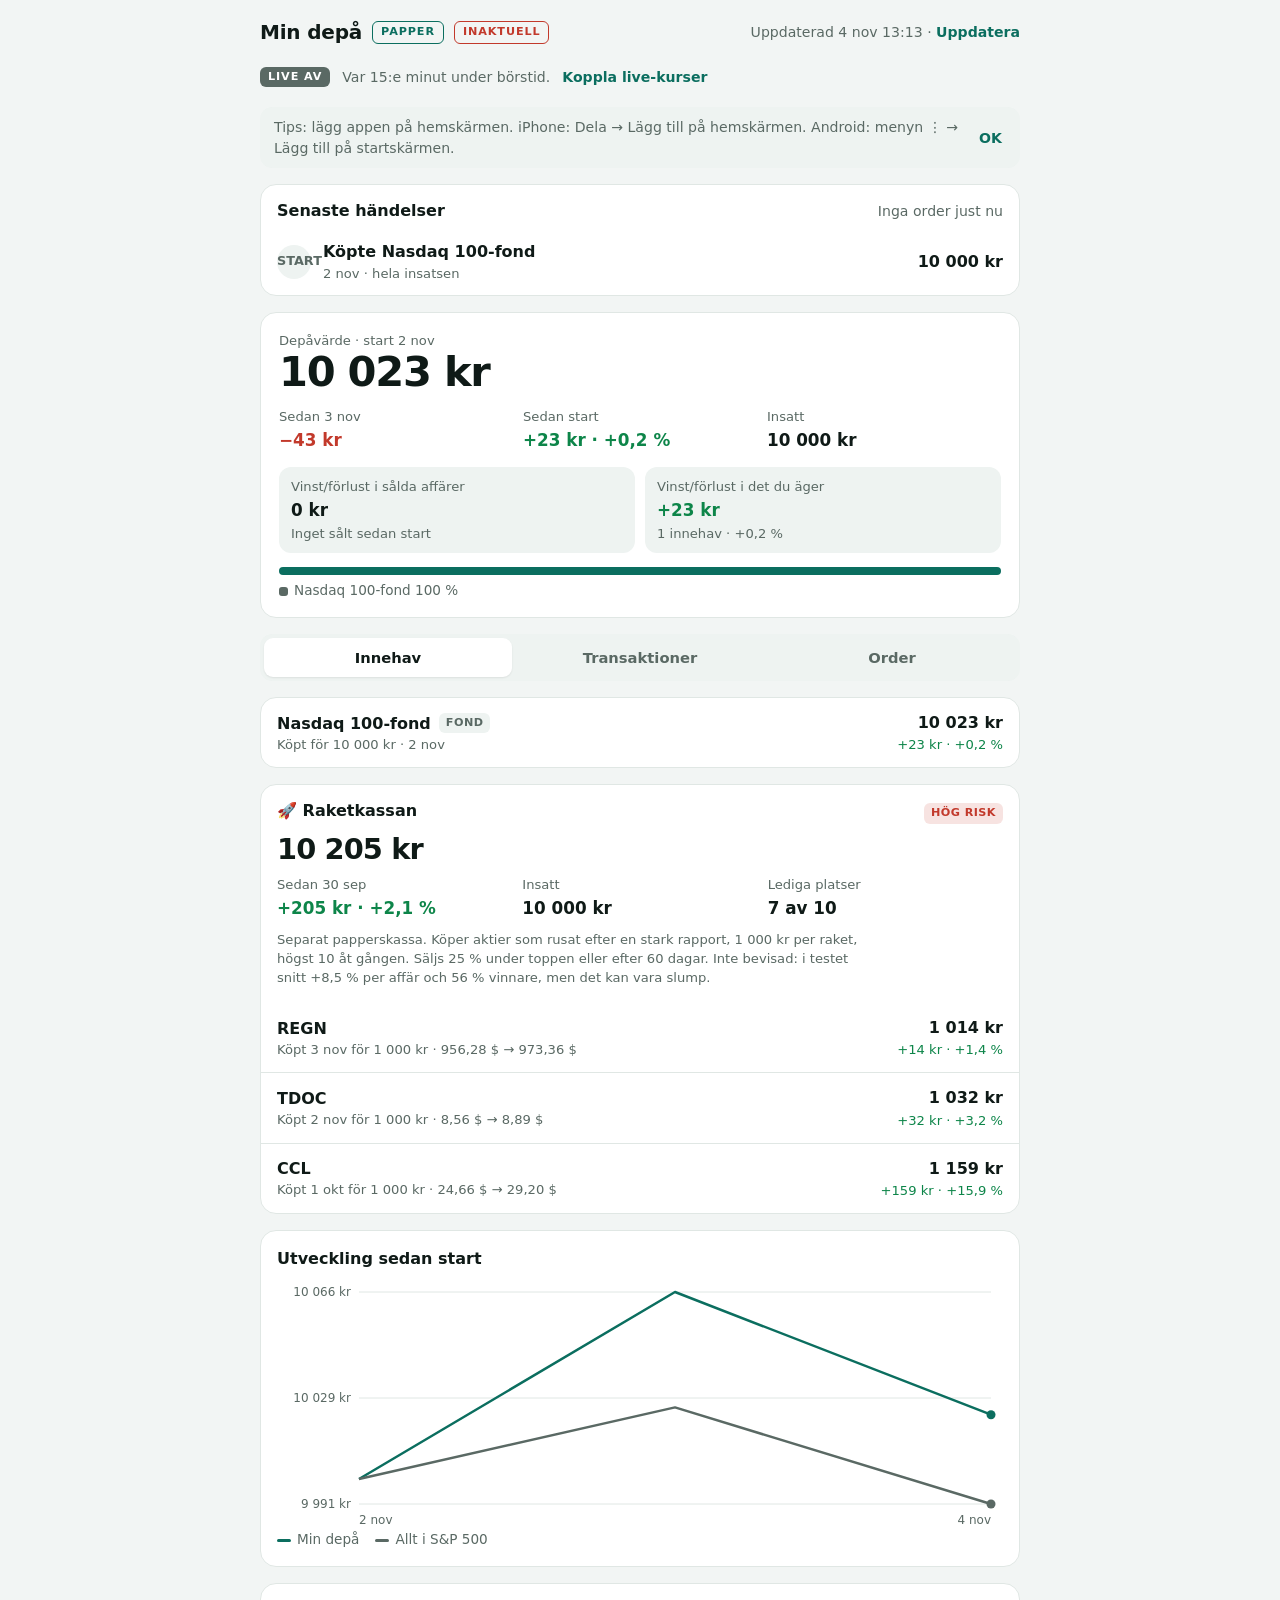
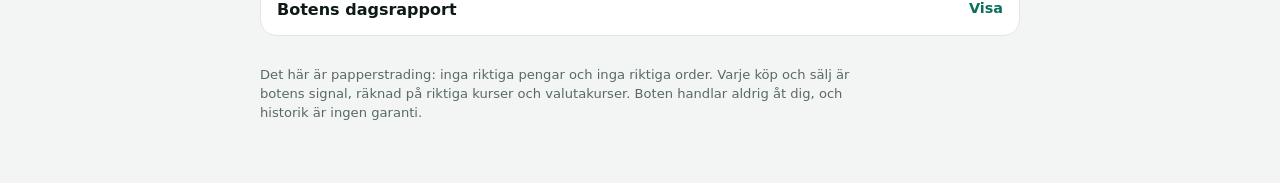
==== commit 8bd98916: "Live 2026-11-04 13:13" ====
--- a/site/index.html
+++ b/site/index.html
@@ -33,6 +33,7 @@
   --accent: #4cc3a9; --up: #45c37e; --down: #f0715f; --buy: #45c37e; --sell: #f0715f; color-scheme: dark;
 }
 * { box-sizing: border-box; }
+[hidden] { display: none !important; }
 html { background: var(--bg); -webkit-text-size-adjust: 100%; }
 body {
   margin: 0; background: var(--bg); color: var(--fg); font: 16px/1.45 var(--font); font-variant-numeric: tabular-nums;
@@ -115,6 +116,15 @@
 .pl .box .v { font-size: 1.05rem; font-weight: 600; }
 .hint { background: var(--soft); border-radius: 12px; padding: 10px 14px; font-size: .88rem; color: var(--muted); display: flex; gap: 10px; justify-content: space-between; align-items: center; }
 .hint button { font: inherit; font-weight: 600; color: var(--accent); background: none; border: 0; padding: 4px; cursor: pointer; }
+.liverow { display: flex; flex-wrap: wrap; align-items: center; gap: 8px 12px; font-size: .88rem; color: var(--muted); }
+.livechip { font-size: .7rem; font-weight: 800; letter-spacing: .08em; color: #fff; background: var(--up); padding: 2px 8px; border-radius: 6px; }
+.livechip.off { background: var(--muted); }
+.livechip.on::before { content: ""; display: inline-block; width: 6px; height: 6px; border-radius: 50%; background: #fff; margin-right: 6px; vertical-align: 1px; animation: pulse 1.6s infinite; }
+@keyframes pulse { 50% { opacity: .25; } }
+@media (prefers-reduced-motion: reduce) { .livechip.on::before { animation: none; } }
+.keyform { display: flex; gap: 8px; width: 100%; }
+.keyform input { flex: 1; min-width: 0; font: inherit; font-size: 16px; padding: 8px 10px; border-radius: 10px; border: 1px solid var(--line); background: var(--card); color: var(--fg); }
+.keyform button, .linkbtn { font: inherit; font-weight: 600; color: var(--accent); background: none; border: 0; padding: 4px 0; cursor: pointer; }
 .refresh { font: inherit; font-size: .88rem; font-weight: 600; color: var(--accent); background: none; border: 0; padding: 4px 0; cursor: pointer; }
 </style>
 </head>
@@ -125,6 +135,16 @@
     <div class="left"><h1>Min depå</h1><span class="paper">Papper</span><span class="paper stale" id="stale" hidden>Inaktuell</span></div>
     <div class="muted"><span id="updated">Hämtar …</span> · <button class="refresh" id="refresh" type="button">Uppdatera</button></div>
   </header>
+
+  <div class="liverow" id="liveRow">
+    <span class="livechip off" id="liveChip">LIVE AV</span>
+    <span id="liveText">Var 15:e minut under börstid.</span>
+    <button class="linkbtn" id="liveSetup" type="button">Koppla live-kurser</button>
+    <form class="keyform" id="keyForm" hidden>
+      <input id="keyInput" type="password" autocomplete="off" autocapitalize="off" spellcheck="false" placeholder="Din Finnhub API-nyckel" aria-label="Finnhub API-nyckel">
+      <button type="submit">Spara</button>
+    </form>
+  </div>
 
   <div class="hint" id="hint" hidden>
     <span>Tips: lägg appen på hemskärmen. iPhone: Dela → Lägg till på hemskärmen. Android: menyn ⋮ → Lägg till på startskärmen.</span>
@@ -500,20 +520,127 @@
     const res = await fetch("status.json?t=" + Date.now(), { cache: "no-store" });
     if (!res.ok) throw new Error("HTTP " + res.status);
     const s = await res.json();
-    render(s);
+    baseStatus = s;
+    renderAll();
     try { localStorage.setItem(CACHE_KEY, JSON.stringify(s)); } catch (e) {}
   } catch (e) {
     let cached = null;
     try { cached = JSON.parse(localStorage.getItem(CACHE_KEY) || "null"); } catch (err) {}
-    if (cached) { render(cached); $("updated").textContent = `Uppdaterad ${localTime(cached.updated)} · offline, visar sparad`; }
+    if (cached) { baseStatus = cached; renderAll(); $("updated").textContent = `Uppdaterad ${localTime(cached.updated)} · offline, visar sparad`; }
     else unavailable("Datan kunde inte hämtas just nu. Kontrollera nätet och tryck Uppdatera.");
   } finally { loading = false; }
 }
-$("refresh").addEventListener("click", load);
+$("refresh").addEventListener("click", () => { load(); pollQuotes(); });
+
+// ---- live quotes: Finnhub, polled from this device; the key is stored only here (localStorage) ----
+const KEY_STORE = "finnhub-key";
+let liveKey = null, baseStatus = null, liveQuotes = {}, liveAt = null, liveError = null, polling = false;
+try { liveKey = localStorage.getItem(KEY_STORE); } catch (e) {}
+
+function liveSymbols(s) {
+  const out = new Set();
+  if ((s.index_pct || 0) > 0 && s.fund_symbol && s.fund_last_price) out.add(s.fund_symbol);
+  for (const p of s.positions || []) if (p.status === "open" && (p.invested_sek || 0) > 0 && p.last_price) out.add(p.symbol);
+  for (const r of (s.rockets && s.rockets.rows) || []) if (r.status === "open" && r.last_price) out.add(r.symbol);
+  return [...out].slice(0, 15);
+}
+
+// Scales each holding's published kronor value by live price / the price it was valued at.
+// The USD/SEK rate stays at the last published value (it moves far less within a day).
+function applyLive(s) {
+  const t = JSON.parse(JSON.stringify(s));
+  const q = sym => liveQuotes[sym];
+  let diff = 0;
+  const stake = t.base_sek * (t.index_pct || 0) / 100;
+  const fp = t.fund_sek_pct !== undefined ? t.fund_sek_pct : t.index_sek_pct;
+  if (stake > 0 && fp != null && t.fund_last_price && q(t.fund_symbol)) {
+    const v = stake * (1 + fp / 100), nv = v * q(t.fund_symbol) / t.fund_last_price;
+    diff += nv - v; t.fund_sek_pct = (nv / stake - 1) * 100;
+  }
+  for (const p of t.positions || []) {
+    if (p.status !== "open" || !(p.invested_sek > 0) || p.value_sek == null || !p.last_price || !q(p.symbol)) continue;
+    const nv = p.value_sek * q(p.symbol) / p.last_price;
+    diff += nv - p.value_sek; p.value_sek = nv; p.last_price = q(p.symbol); p.sek_return_pct = (nv / p.invested_sek - 1) * 100;
+  }
+  t.total_sek += diff; t.delta_sek += diff; t.delta_pct = t.delta_sek / t.base_sek * 100;
+  if (t.today_sek != null) t.today_sek += diff;
+  if (t.rockets) {
+    let rd = 0;
+    for (const r of t.rockets.rows) {
+      if (r.status !== "open" || r.value_sek == null || !r.last_price || !q(r.symbol)) continue;
+      const nv = r.value_sek * q(r.symbol) / r.last_price;
+      rd += nv - r.value_sek; r.value_sek = nv; r.last_price = q(r.symbol); r.sek_return_pct = (nv / r.invested_sek - 1) * 100;
+    }
+    t.rockets.value_sek += rd;
+  }
+  return t;
+}
+
+function renderAll() {
+  if (!baseStatus) return;
+  const live = liveKey && liveAt && Object.keys(liveQuotes).length;
+  render(live ? applyLive(baseStatus) : baseStatus);
+  const chip = $("liveChip");
+  if (!liveKey) {
+    chip.className = "livechip off"; chip.textContent = "LIVE AV";
+    $("liveText").textContent = "Var 15:e minut under börstid.";
+    $("liveSetup").textContent = "Koppla live-kurser";
+  } else if (liveError) {
+    chip.className = "livechip off"; chip.textContent = "LIVE";
+    $("liveText").textContent = liveError;
+    $("liveSetup").textContent = "Byt nyckel";
+  } else {
+    const fresh = liveAt && Date.now() - liveAt < 90000;
+    chip.className = "livechip " + (fresh ? "on" : "off"); chip.textContent = "LIVE";
+    $("liveText").textContent = liveAt ? `Kurser ${new Date(liveAt).toLocaleTimeString("sv-SE")} · valutakurs från ${localTime(baseStatus.updated)}` : "Hämtar kurser …";
+    $("liveSetup").textContent = "Koppla bort";
+  }
+}
+
+async function pollQuotes() {
+  if (!liveKey || !baseStatus || polling || document.visibilityState !== "visible") return;
+  polling = true;
+  let got = 0;
+  try {
+    for (const sym of liveSymbols(baseStatus)) {
+      const res = await fetch(`https://finnhub.io/api/v1/quote?symbol=${encodeURIComponent(sym)}&token=${encodeURIComponent(liveKey)}`, { cache: "no-store" });
+      if (res.status === 401 || res.status === 403) { liveError = "Nyckeln fungerar inte. Kontrollera den på finnhub.io."; break; }
+      if (res.status === 429) { liveError = "För många anrop just nu, försöker igen strax."; break; }
+      if (!res.ok) continue;
+      const j = await res.json();
+      if (j && j.c > 0) { liveQuotes[sym] = j.c; got++; }
+    }
+    if (got) { liveAt = Date.now(); liveError = null; }
+  } catch (e) {
+    liveError = "Kunde inte nå kurstjänsten (nätet?).";
+  } finally { polling = false; renderAll(); }
+}
+// Finnhub's free tier allows 60 calls a minute: one call per symbol, at most 15 symbols, every 20 s.
+setInterval(pollQuotes, 20000);
+document.addEventListener("visibilitychange", () => { if (document.visibilityState === "visible") pollQuotes(); });
+
+$("liveSetup").addEventListener("click", () => {
+  if (liveKey && !liveError) {
+    liveKey = null; liveQuotes = {}; liveAt = null;
+    try { localStorage.removeItem(KEY_STORE); } catch (e) {}
+    renderAll(); return;
+  }
+  $("keyForm").hidden = !$("keyForm").hidden;
+  if (!$("keyForm").hidden) $("keyInput").focus();
+});
+$("keyForm").addEventListener("submit", ev => {
+  ev.preventDefault();
+  const k = $("keyInput").value.trim();
+  if (!k) return;
+  liveKey = k; liveError = null; liveQuotes = {}; liveAt = null;
+  try { localStorage.setItem(KEY_STORE, k); } catch (e) {}
+  $("keyInput").value = ""; $("keyForm").hidden = true;
+  renderAll(); pollQuotes();
+});
 document.addEventListener("visibilitychange", () => { if (document.visibilityState === "visible") load(); });
 // The bot republishes about every 15 minutes while the US market is open; check once a minute while the app is on screen.
 setInterval(() => { if (document.visibilityState === "visible") load(); }, 60000);
-load();
+load().then(pollQuotes);
 
 // ---- home-screen tip (only in a normal browser tab, until dismissed) -----------------------
 const standalone = window.matchMedia("(display-mode: standalone)").matches || window.navigator.standalone === true;
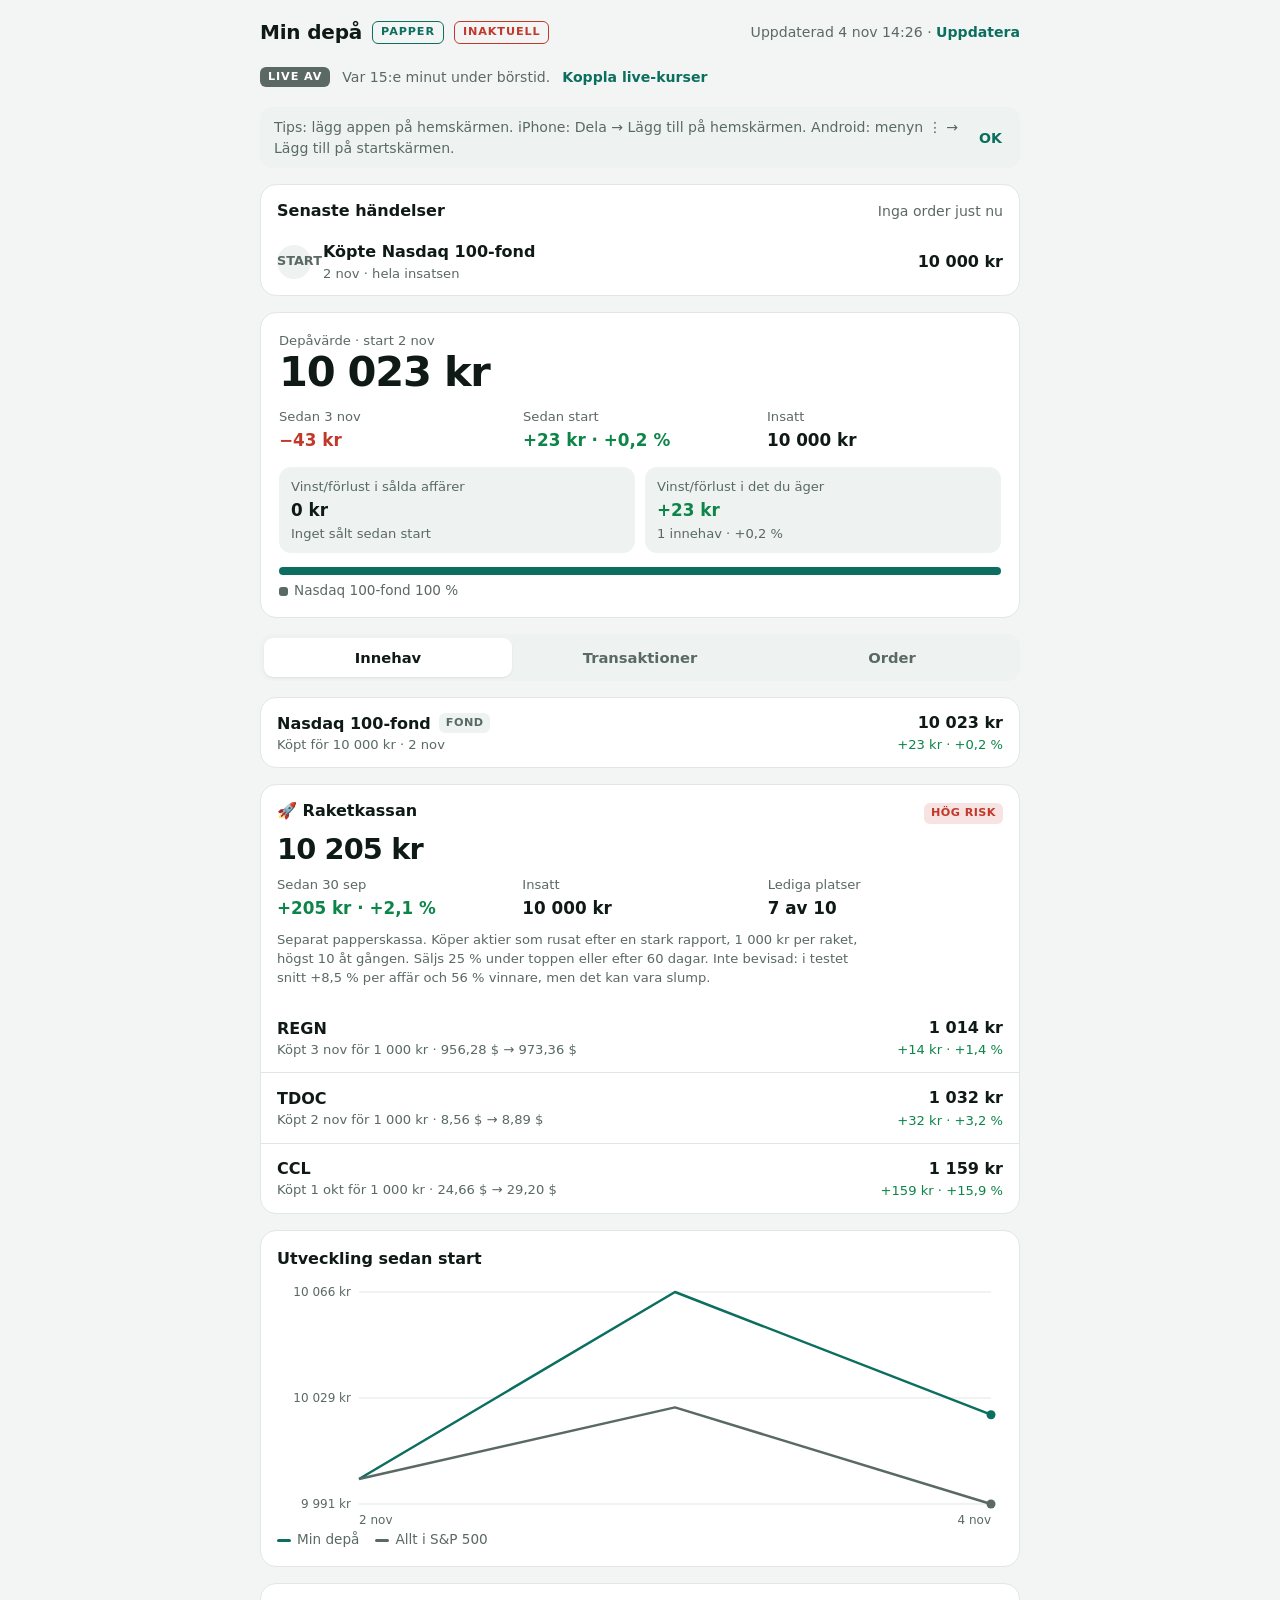
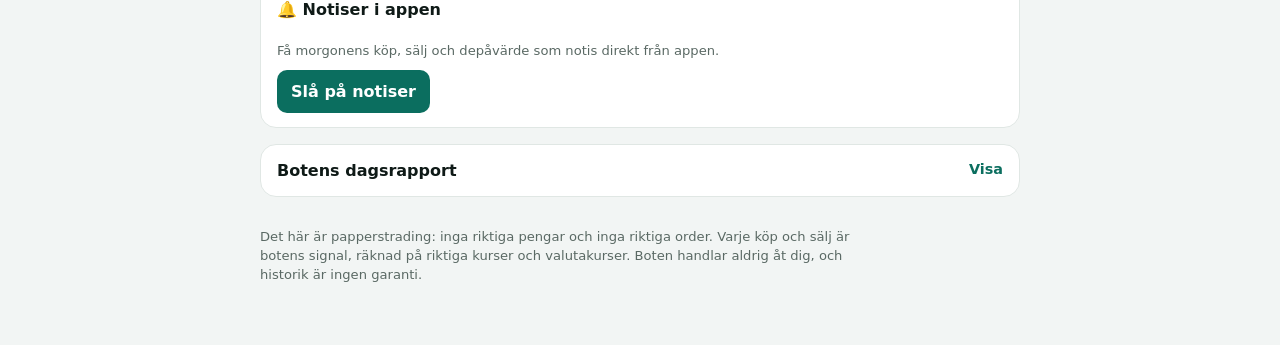
==== commit ca324e27: "Live 2026-11-04 14:26" ====
--- a/site/index.html
+++ b/site/index.html
@@ -125,6 +125,11 @@
 .keyform { display: flex; gap: 8px; width: 100%; }
 .keyform input { flex: 1; min-width: 0; font: inherit; font-size: 16px; padding: 8px 10px; border-radius: 10px; border: 1px solid var(--line); background: var(--card); color: var(--fg); }
 .keyform button, .linkbtn { font: inherit; font-weight: 600; color: var(--accent); background: none; border: 0; padding: 4px 0; cursor: pointer; }
+.notify { padding: 14px 16px; display: grid; gap: 10px; }
+.notify textarea { width: 100%; min-height: 84px; font: 12px ui-monospace, Menlo, monospace; padding: 8px; border-radius: 10px;
+                   border: 1px solid var(--line); background: var(--soft); color: var(--fg); resize: vertical; }
+.notify ol { margin: 0; padding-left: 20px; display: grid; gap: 6px; font-size: .92rem; }
+.btn { font: inherit; font-weight: 700; color: #fff; background: var(--accent); border: 0; padding: 10px 14px; border-radius: 10px; cursor: pointer; justify-self: start; }
 .refresh { font: inherit; font-size: .88rem; font-weight: 600; color: var(--accent); background: none; border: 0; padding: 4px 0; cursor: pointer; }
 </style>
 </head>
@@ -209,6 +214,24 @@
   <section class="card pad" aria-label="Utveckling">
     <h2>Utveckling sedan start</h2>
     <div id="chart"><p class="muted">Kurvan fylls på för varje handelsdag.</p></div>
+  </section>
+
+  <section class="card" aria-label="Notiser">
+    <div class="cardhead"><h2>🔔 Notiser i appen</h2><span class="muted" id="notifyState"></span></div>
+    <div class="notify">
+      <p class="note" style="margin:0" id="notifyIntro">Få morgonens köp, sälj och depåvärde som notis direkt från appen.</p>
+      <button class="btn" id="notifyOn" type="button">Slå på notiser</button>
+      <div id="notifyCodeBox" hidden>
+        <ol>
+          <li>Tryck <strong>Kopiera notis-kod</strong>.</li>
+          <li>Öppna <a id="secretLink" href="https://github.com/leonferner-afk/trading-signal-bot/settings/secrets/actions/new" target="_blank" rel="noopener">GitHub → New secret</a>.</li>
+          <li><strong>Name:</strong> <code>WEB_PUSH</code> · <strong>Secret:</strong> klistra in koden · <strong>Add secret</strong>.</li>
+        </ol>
+        <textarea id="notifyCode" readonly aria-label="Notis-kod"></textarea>
+        <button class="btn" id="notifyCopy" type="button">Kopiera notis-kod</button>
+        <p class="note" style="margin:0">Koden är bara till för GitHub, så dela den inte med någon annan. Den ger bara rätt att skicka notiser till den här appen.</p>
+      </div>
+    </div>
   </section>
 
   <section class="card">
@@ -642,6 +665,49 @@
 setInterval(() => { if (document.visibilityState === "visible") load(); }, 60000);
 load().then(pollQuotes);
 
+// ---- notifications: the app makes its own VAPID key pair + push subscription and shows them as one
+// "notis-kod" for the WEB_PUSH secret, so no key ever sits in the public repo. ----
+const b64u = buf => btoa(String.fromCharCode(...new Uint8Array(buf))).replace(/\+/g, "-").replace(/\//g, "_").replace(/=+$/, "");
+const isIOS = /iPhone|iPad|iPod/.test(navigator.userAgent);
+const inStandalone = window.matchMedia("(display-mode: standalone)").matches || window.navigator.standalone === true;
+function showCode(code) {
+  $("notifyCode").value = code; $("notifyCodeBox").hidden = false;
+  $("notifyOn").textContent = "Skapa ny notis-kod";
+}
+try { const saved = localStorage.getItem("notify-code"); if (saved) { showCode(saved); $("notifyState").textContent = "På i den här appen"; } } catch (e) {}
+if (!("serviceWorker" in navigator) || !("PushManager" in window) || !("Notification" in window)) {
+  $("notifyOn").hidden = true;
+  $("notifyIntro").textContent = isIOS && !inStandalone
+    ? "Öppna appen från hemskärmen (inte i Safari) för att kunna slå på notiser."
+    : "Den här webbläsaren stöder inte notiser från webbappar. På iPhone krävs iOS 16.4 eller senare och att appen öppnas från hemskärmen.";
+}
+$("notifyOn").addEventListener("click", async () => {
+  try {
+    const perm = await Notification.requestPermission();
+    if (perm !== "granted") { $("notifyState").textContent = "Notiser nekade, ändra i Inställningar"; return; }
+    const reg = await navigator.serviceWorker.register("sw.js");
+    await navigator.serviceWorker.ready;
+    const old = await reg.pushManager.getSubscription();
+    if (old) await old.unsubscribe();
+    const pair = await crypto.subtle.generateKey({ name: "ECDSA", namedCurve: "P-256" }, true, ["sign"]);
+    const pub = await crypto.subtle.exportKey("raw", pair.publicKey);
+    const jwk = await crypto.subtle.exportKey("jwk", pair.privateKey);
+    const sub = await reg.pushManager.subscribe({ userVisibleOnly: true, applicationServerKey: new Uint8Array(pub) });
+    const code = btoa(JSON.stringify({ sub: sub.toJSON(), d: jwk.d, pub: b64u(pub) }));
+    try { localStorage.setItem("notify-code", code); } catch (e) {}
+    showCode(code);
+    $("notifyState").textContent = "På i den här appen";
+    reg.showNotification("Min depå", { body: "Notiserna är på. Lägg in notis-koden på GitHub så kan boten skicka hit.", icon: "icon-192.png" });
+  } catch (e) {
+    $("notifyState").textContent = "Kunde inte slå på notiser";
+    $("notifyIntro").textContent = "Något gick fel: " + (e && e.message ? e.message : e);
+  }
+});
+$("notifyCopy").addEventListener("click", async () => {
+  try { await navigator.clipboard.writeText($("notifyCode").value); $("notifyCopy").textContent = "Kopierad ✓"; }
+  catch (e) { $("notifyCode").select(); $("notifyCopy").textContent = "Markerad, kopiera manuellt"; }
+});
+
 // ---- home-screen tip (only in a normal browser tab, until dismissed) -----------------------
 const standalone = window.matchMedia("(display-mode: standalone)").matches || window.navigator.standalone === true;
 let tipDismissed = false;
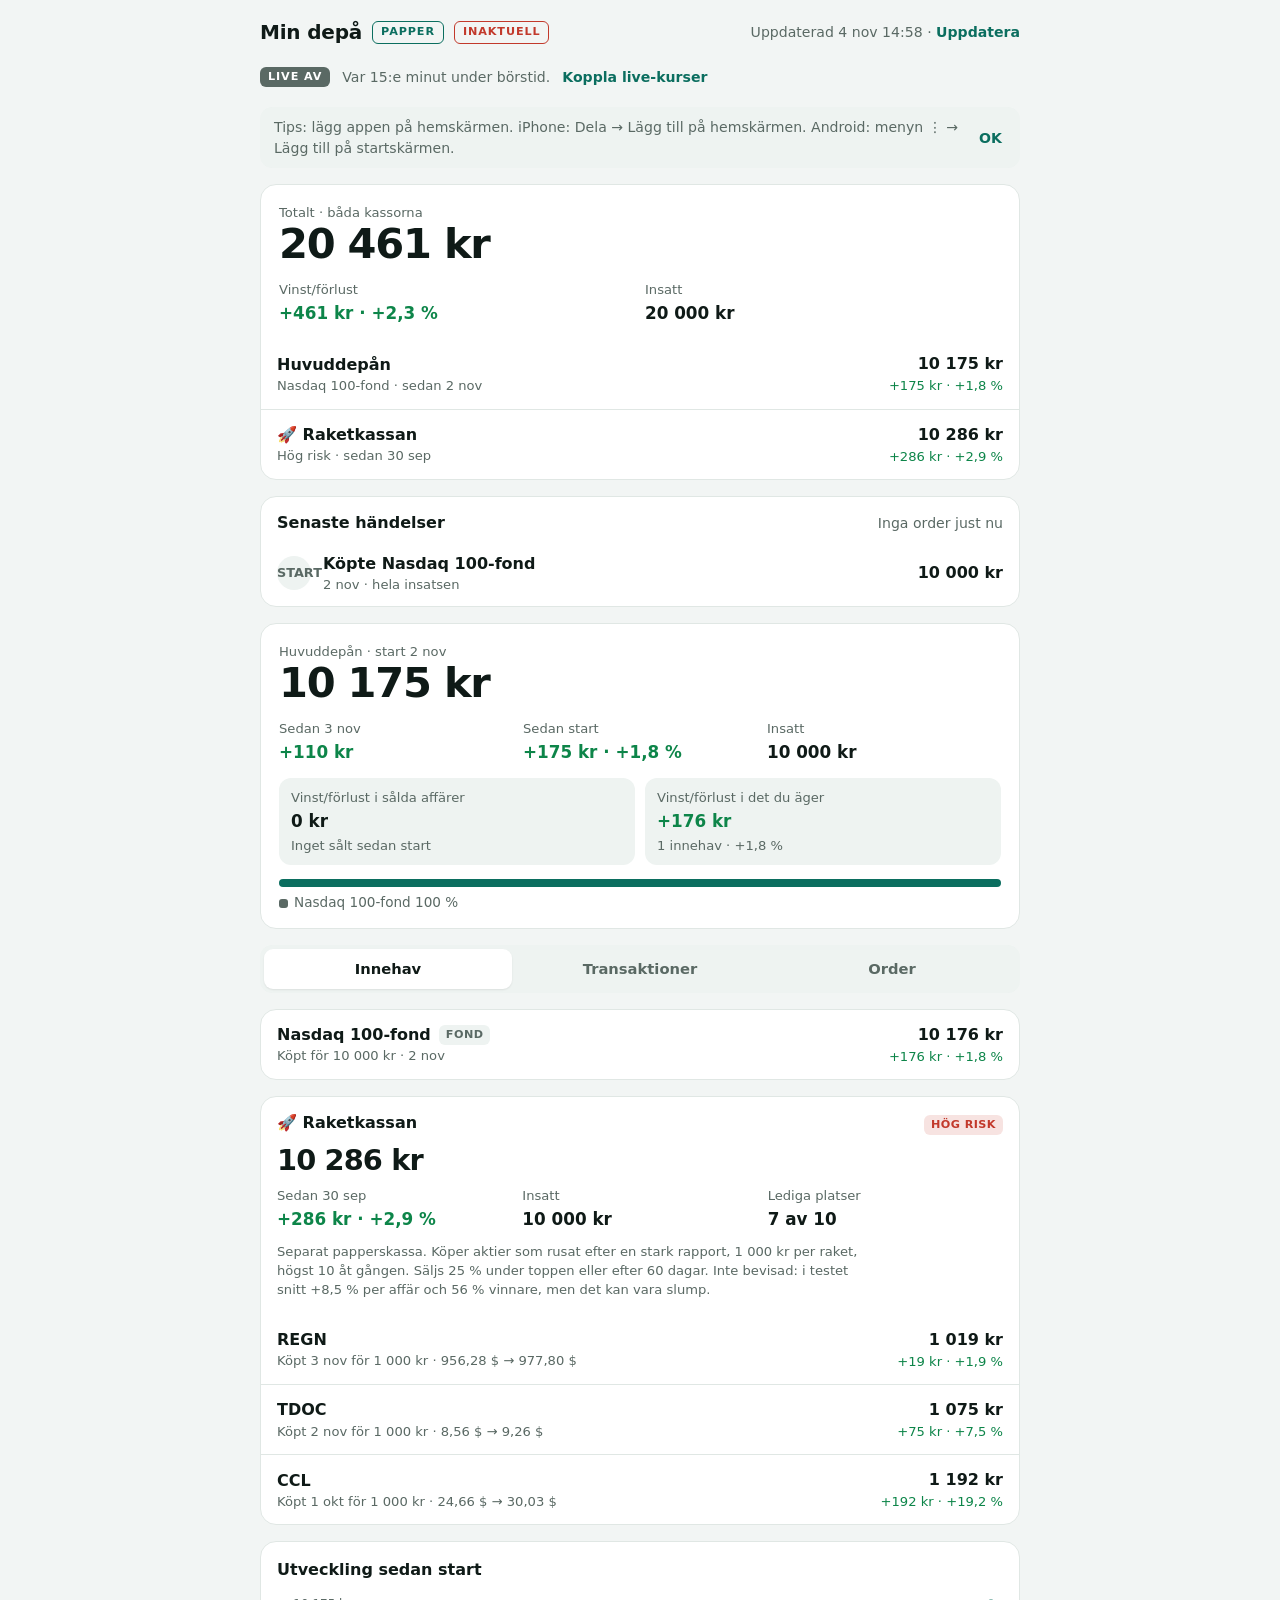
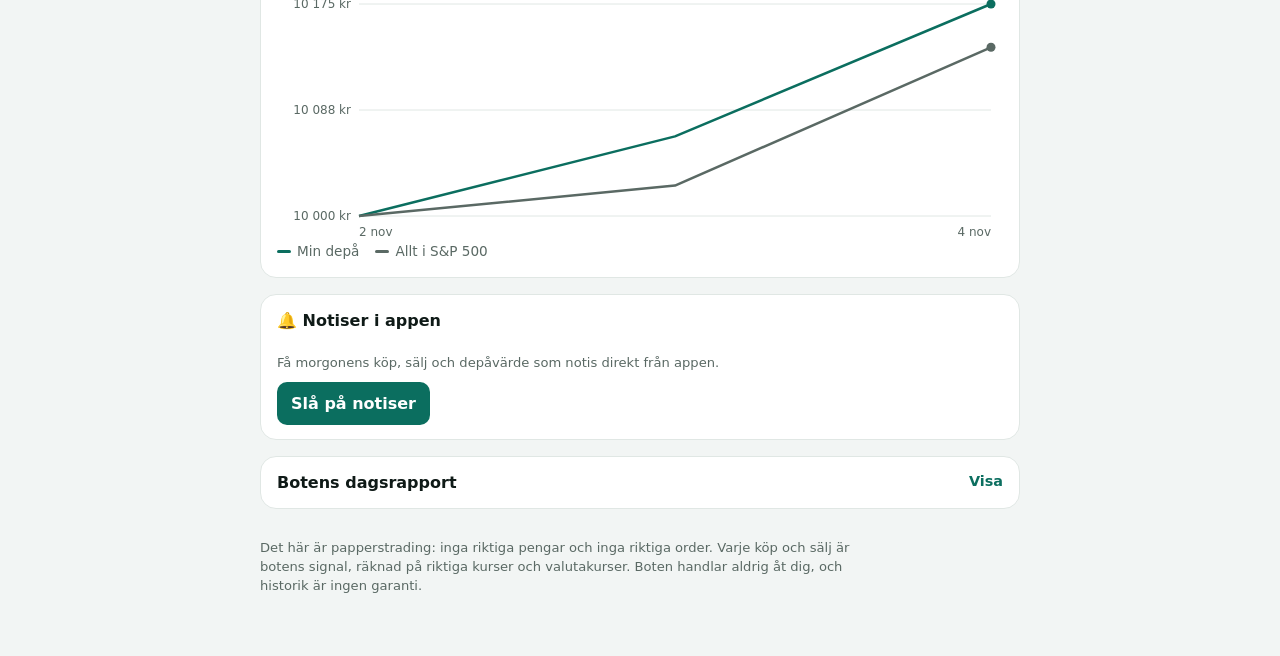
==== commit f316bb1b: "Live 2026-11-04 14:58" ====
--- a/site/index.html
+++ b/site/index.html
@@ -156,6 +156,18 @@
     <button type="button" id="hintClose" aria-label="Stäng tipset">OK</button>
   </div>
 
+  <section class="card account" id="totalCard" aria-label="Totalt" hidden>
+    <div>
+      <div class="label">Totalt · båda kassorna</div>
+      <div class="value-big" id="grandTotal">– kr</div>
+    </div>
+    <div class="stats">
+      <div class="stat"><span class="label">Vinst/förlust</span><span class="v" id="grandDelta">–</span></div>
+      <div class="stat"><span class="label">Insatt</span><span class="v" id="grandBase">–</span></div>
+    </div>
+    <div class="list" id="grandParts" style="margin:0 -18px -16px"></div>
+  </section>
+
   <section class="card" aria-label="Senaste händelser">
     <div class="cardhead"><h2>Senaste händelser</h2><span class="muted" id="feedNote"></span></div>
     <div class="feed" id="feed"><div class="empty">Händelser visas här när datan har laddats.</div></div>
@@ -163,7 +175,7 @@
 
   <section class="card account" aria-label="Depåöversikt">
     <div>
-      <div class="label" id="valueLabel">Depåvärde</div>
+      <div class="label" id="valueLabel">Huvuddepån</div>
       <div class="value-big" id="total">– kr</div>
     </div>
     <div class="stats">
@@ -500,12 +512,29 @@
   return t.toDateString() === new Date().toDateString() ? `idag ${hm}` : `${t.getDate()} ${MONTHS[t.getMonth()]} ${hm}`;
 }
 
+function renderTotal(s) {
+  const R = s.rockets;
+  $("totalCard").hidden = !R || R.value_sek == null;
+  if ($("totalCard").hidden) return;
+  const base = s.base_sek + R.base_sek, value = s.total_sek + R.value_sek, g = value - base;
+  $("grandTotal").textContent = kr(value);
+  $("grandDelta").textContent = `${skr(g)} · ${pct(g / base * 100)}`;
+  $("grandDelta").className = "v " + tone(g);
+  $("grandBase").textContent = kr(base);
+  const rg = R.value_sek - R.base_sek;
+  $("grandParts").innerHTML =
+    row(`Huvuddepån`, `${esc(s.fund_name || "Aktier via boten")} · sedan ${day(s.since)}`, esc(kr(s.total_sek)),
+        `${skr(s.delta_sek)} · ${pct(s.delta_pct)}`, tone(s.delta_sek)) +
+    row(`🚀 Raketkassan`, `Hög risk · sedan ${day(R.since)}`, esc(kr(R.value_sek)),
+        `${skr(rg)} · ${pct(rg / R.base_sek * 100)}`, tone(rg));
+}
+
 function render(s) {
   $("app").classList.remove("loading");
   const ageDays = (Date.now() - Date.parse(String(s.updated).replace(" UTC", "Z").replace(" ", "T"))) / 864e5;
   $("stale").hidden = !(ageDays > 4);
   $("updated").textContent = `Uppdaterad ${localTime(s.updated)}`;
-  $("valueLabel").textContent = `Depåvärde · start ${day(s.since)}`;
+  $("valueLabel").textContent = `Huvuddepån · start ${day(s.since)}`;
   $("total").textContent = kr(s.total_sek);
   const today = $("today");
   today.textContent = s.today_sek == null ? "–" : skr(s.today_sek);
@@ -521,7 +550,7 @@
   $("splitlegend").innerHTML = (indexPct ? `<span><i style="background:var(--muted)"></i>${esc(s.fund_name || "S&P 500-fond")} ${Math.round(indexPct)} %</span>` : "") +
                                (botPct > 0 ? `<span><i style="background:var(--accent)"></i>Aktier via boten ${Math.round(botPct)} %</span>` : "");
   const L = ledger(s);
-  renderFeed(s, L); renderPL(L); renderHoldings(s, L); renderTrades(s, L); renderOrders(s, L); renderRockets(s);
+  renderFeed(s, L); renderPL(L); renderHoldings(s, L); renderTrades(s, L); renderOrders(s, L); renderRockets(s); renderTotal(s);
   lastHistory = Array.isArray(s.history) ? s.history : [];
   drawChart();
   $("report").innerHTML = renderReport(s.report_md);
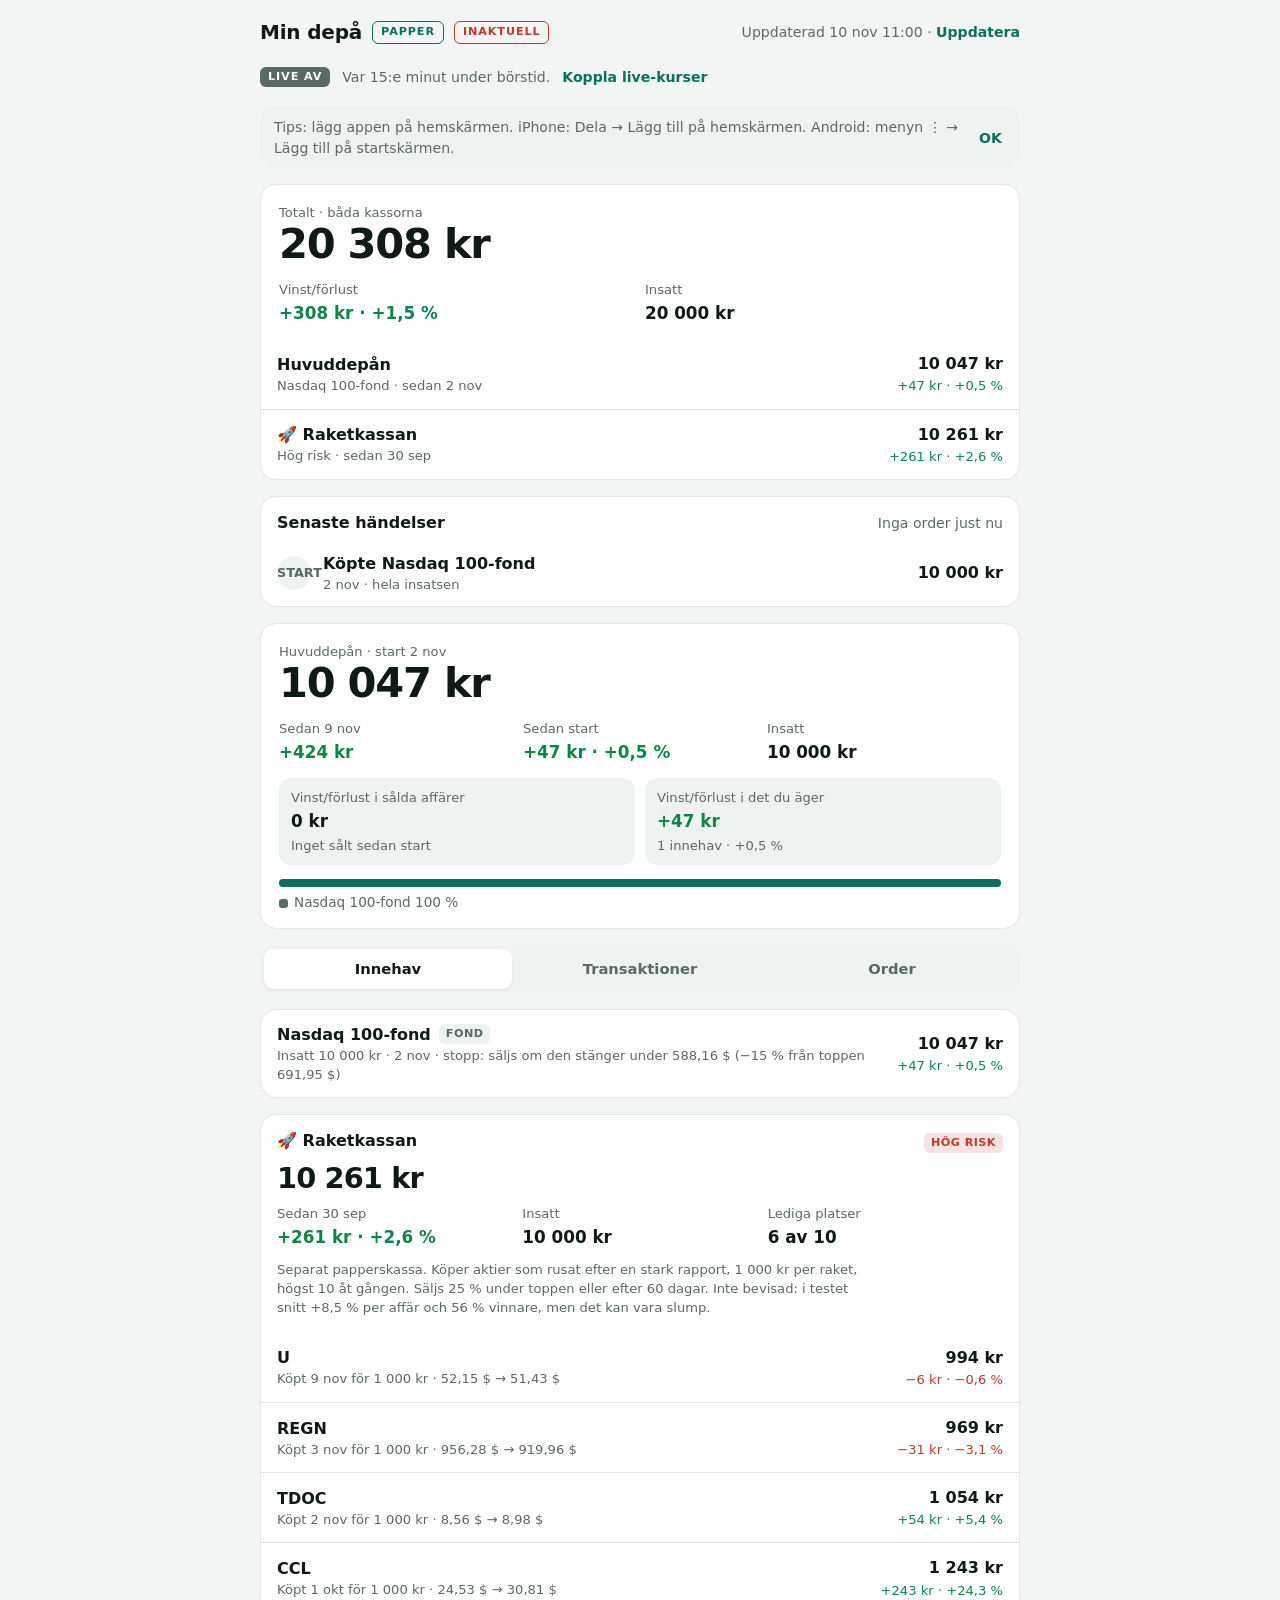
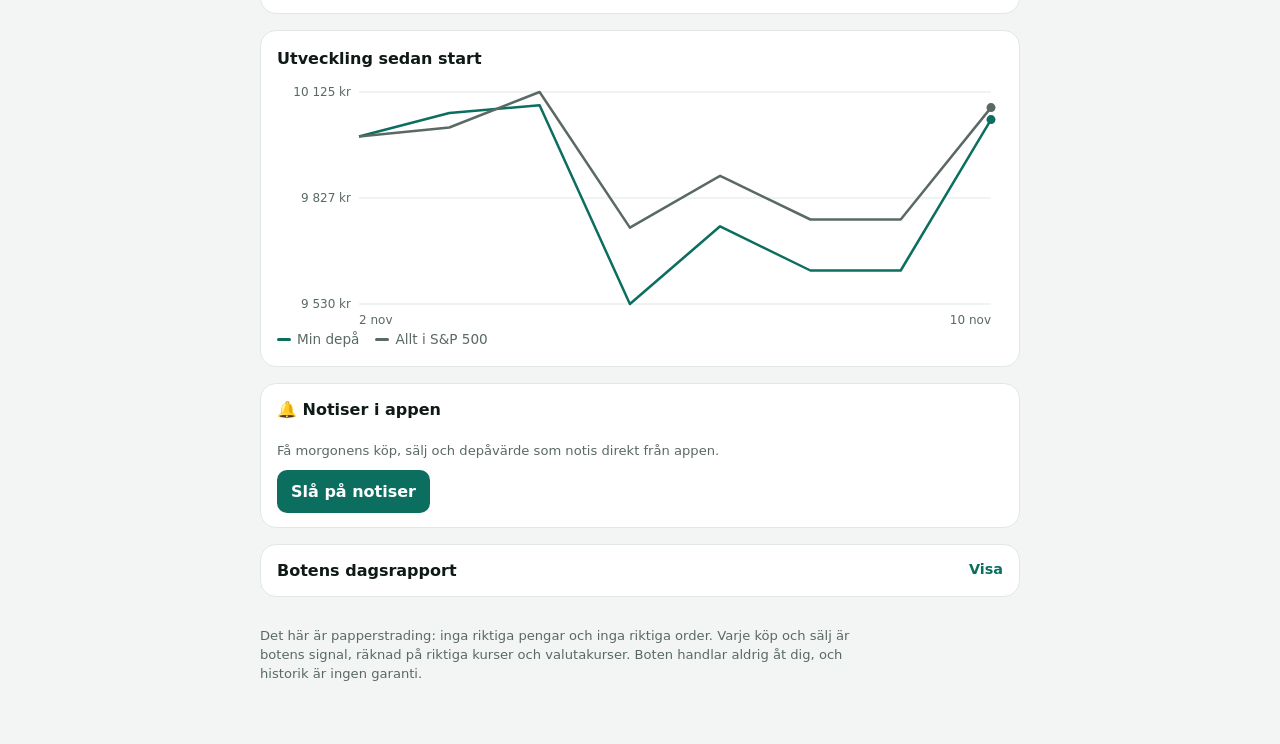
==== commit 5fd4fd3e: "Daily run 2026-11-10" ====
--- a/site/index.html
+++ b/site/index.html
@@ -378,7 +378,9 @@
   if (fundStake > 0) {
     const fp = s.fund_sek_pct !== undefined ? s.fund_sek_pct : s.index_sek_pct;
     const value = fp == null ? null : fundStake * (1 + fp / 100);
-    pos.unshift({ id: "fund", symbol: s.fund_name || "S&P 500-fond", kind: "fund", status: "open", invested_sek: fundStake,
+    const out = s.fund_stop && !s.fund_stop.holding;
+    pos.unshift({ id: "fund", symbol: out ? "Kontanter (efter stopp)" : (s.fund_name || "S&P 500-fond"), kind: out ? "cash" : "fund",
+                  status: "open", invested_sek: fundStake,
                   value_sek: value, gain: value == null ? null : value - fundStake, sek_return_pct: fp,
                   t: {}, fromStart: true, buyDate: s.since, sell_signaled: false });
   }
@@ -391,7 +393,15 @@
   };
 }
 const sum = xs => xs.reduce((a, x) => a + (x ?? 0), 0);
-const KIND_TAG = p => p.kind === "lekpott" ? ' <span class="tag">Raket</span>' : p.kind === "fund" ? ' <span class="tag">Fond</span>' : "";
+const KIND_TAG = p => p.kind === "lekpott" ? ' <span class="tag">Raket</span>' : p.kind === "fund" ? ' <span class="tag">Fond</span>'
+  : p.kind === "cash" ? ' <span class="tag">Kontanter</span>' : "";
+// One line about the fund's stop-loss: where it sells, or that the money waits for the trend.
+function stopLine(s) {
+  const st = s.fund_stop;
+  if (!st) return "";
+  if (!st.holding) return ` · väntar på att trenden vänder upp (köper tillbaka efter en månadsstängning över 200-dagars snittet)`;
+  return st.stop_price ? ` · stopp: säljs om den stänger under ${usd(st.stop_price)} (−${Math.round(st.trail_pct)} % från toppen ${usd(st.peak_price)})` : "";
+}
 
 function ev(kind, label, what, sub, amt, amtSub = "", amtTone = "") {
   return `<div class="ev"><div class="dot ${kind}" aria-hidden="true">${label}</div>` +
@@ -410,13 +420,22 @@
     `${day(p.t.sell_date)} · ${esc(p.t.sell_reason || "säljsignal")}`, esc(skr(p.gain)), pct(p.sek_return_pct), tone(p.gain)) });
   for (const p of L.pos.filter(p => p.status !== "pending" && !p.fromStart)) items.push({ date: p.buyDate || "", html: ev("buy", "KÖPT",
     `Köpte ${esc(p.symbol)}`, `${day(p.buyDate)} · ${usd(p.entry_price)} per aktie`, esc(kr(p.invested_sek))) });
+  const st = s.fund_stop, fname = esc(s.fund_name || "fonden");
+  if (st && st.pending === "sell") items.push({ date: "9999", html: ev("sell", "SÄLJ", `Säljer ${fname} vid nästa öppning`,
+    `Stoppet nåddes: −${Math.round(st.trail_pct)} % från toppen`, "", "") });
+  if (st && st.pending === "buy") items.push({ date: "9999", html: ev("buy", "KÖP", `Köper tillbaka ${fname} vid nästa öppning`,
+    "Trenden har vänt upp", "", "") });
+  for (const e of (st && st.events) || []) {
+    if (e.type === "sell") items.push({ date: e.date, html: ev("sell", "SÅLT", `Sålde ${fname} (stopp)`, `${day(e.date)} · ${usd(e.price)}`, esc(kr(e.value_sek))) });
+    if (e.type === "buy") items.push({ date: e.date, html: ev("buy", "KÖPT", `Köpte tillbaka ${fname}`, `${day(e.date)} · ${usd(e.price)}`, esc(kr(e.value_sek))) });
+  }
   const started = L.pos.filter(p => p.fromStart);
-  if (started.length) items.push({ date: s.since, html: ev("wait", "START", started.length === 1 ? `Köpte ${esc(started[0].symbol)}` : `Start med ${started.length} innehav`,
+  if (started.length) items.push({ date: s.since, html: ev("wait", "START", started.length === 1 ? `Köpte ${esc(started[0].kind === "cash" ? (s.fund_name || "fonden") : started[0].symbol)}` : `Start med ${started.length} innehav`,
     started.length === 1 ? `${day(s.since)} · hela insatsen` : `${day(s.since)} · ${esc(started.map(p => p.symbol).join(", "))}`,
     esc(kr(sum(started.map(p => p.invested_sek))))) });
   items.sort((a, b) => b.date.localeCompare(a.date));
   $("feed").innerHTML = items.slice(0, 8).map(i => i.html).join("") || '<div class="empty">Inga händelser ännu.</div>';
-  $("feedNote").textContent = L.pending.length || L.open.some(p => p.sell_signaled) ? "Order väntar" : "Inga order just nu";
+  $("feedNote").textContent = L.pending.length || L.open.some(p => p.sell_signaled) || (st && st.pending) ? "Order väntar" : "Inga order just nu";
 }
 
 function renderPL(L) {
@@ -434,7 +453,7 @@
   const out = [];
   for (const p of [...L.open].sort((a, b) => (b.gain ?? 0) - (a.gain ?? 0))) {
     const tags = KIND_TAG(p) + (p.sell_signaled ? ' <span class="tag sell">Säljs vid öppning</span>' : "");
-    out.push(row(esc(p.symbol), p.kind === "fund" ? `Köpt för ${kr(p.invested_sek)} · ${day(p.buyDate)}` : `Köpt för ${kr(p.invested_sek)} · ${usd(p.entry_price)} → ${usd(p.last_price)}`,
+    out.push(row(esc(p.symbol), (p.kind === "fund" || p.kind === "cash") ? `Insatt ${kr(p.invested_sek)} · ${day(p.buyDate)}${stopLine(s)}` : `Köpt för ${kr(p.invested_sek)} · ${usd(p.entry_price)} → ${usd(p.last_price)}`,
                  esc(kr(p.value_sek)), `${skr(p.gain)} · ${pct(p.sek_return_pct)}`, tone(p.gain), tags));
   }
   for (const p of L.pending) out.push(row(esc(p.symbol), `Köps vid nästa öppning · senast ${usd(p.last_price)}`,
@@ -476,6 +495,10 @@
     `Signal ${day(p.t.signal_date)} · köps vid nästa öppning`, esc(kr(p.invested_sek)), `senast ${usd(p.last_price)}`, "", KIND_TAG(p)));
   for (const p of L.open.filter(p => p.sell_signaled)) out.push(row(`<span class="tag sell">Sälj</span> ${esc(p.symbol)}`,
     `${esc(p.t.sell_reason || "säljs vid nästa öppning")}`, esc(kr(p.value_sek)), `${skr(p.gain)} · ${pct(p.sek_return_pct)}`, tone(p.gain)));
+  const st = s.fund_stop;
+  if (st && st.pending) out.unshift(row(`<span class="tag ${st.pending === "sell" ? "sell" : "buy"}">${st.pending === "sell" ? "Sälj" : "Köp"}</span> ${esc(s.fund_name || "Fonden")}`,
+    st.pending === "sell" ? `Stoppet nåddes (−${Math.round(st.trail_pct)} % från toppen) · säljs vid nästa öppning` : "Trenden har vänt upp · köps vid nästa öppning",
+    "", ""));
   $("orders").innerHTML = out.length ? out.join("") :
     '<div class="empty">Inga order just nu. Nya köp och sälj dyker upp här morgonen efter botens signal och genomförs vid nästa börsöppning.</div>';
 }
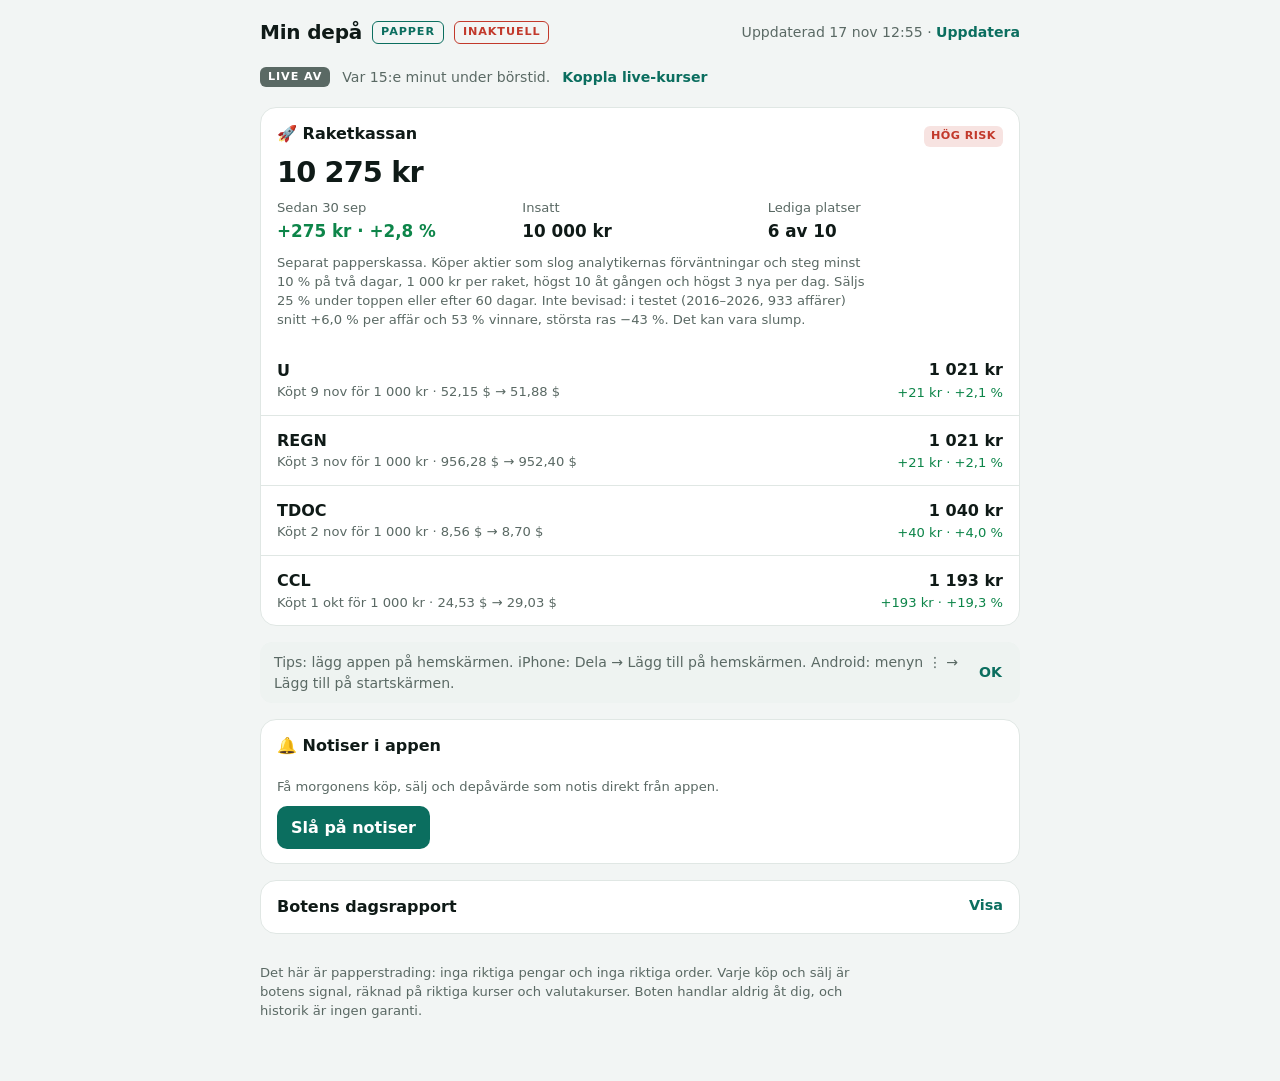
==== commit 116449bf: "Daily run 2026-11-17" ====
--- a/site/index.html
+++ b/site/index.html
@@ -168,12 +168,12 @@
     <div class="list" id="grandParts" style="margin:0 -18px -16px"></div>
   </section>
 
-  <section class="card" aria-label="Senaste händelser">
+  <section class="card" id="feedCard" aria-label="Senaste händelser">
     <div class="cardhead"><h2>Senaste händelser</h2><span class="muted" id="feedNote"></span></div>
     <div class="feed" id="feed"><div class="empty">Händelser visas här när datan har laddats.</div></div>
   </section>
 
-  <section class="card account" aria-label="Depåöversikt">
+  <section class="card account" id="accountCard" aria-label="Depåöversikt">
     <div>
       <div class="label" id="valueLabel">Huvuddepån</div>
       <div class="value-big" id="total">– kr</div>
@@ -193,7 +193,7 @@
     </div>
   </section>
 
-  <nav class="tabs" role="tablist" aria-label="Visa">
+  <nav class="tabs" id="tabs" role="tablist" aria-label="Visa">
     <button role="tab" id="tab-holdings" aria-selected="true" aria-controls="view-holdings">Innehav</button>
     <button role="tab" id="tab-trades" aria-selected="false" aria-controls="view-trades">Transaktioner</button>
     <button role="tab" id="tab-orders" aria-selected="false" aria-controls="view-orders">Order</button>
@@ -218,12 +218,12 @@
         <div class="stat"><span class="label">Insatt</span><span class="v" id="rocketBase">–</span></div>
         <div class="stat"><span class="label">Lediga platser</span><span class="v" id="rocketFree">–</span></div>
       </div>
-      <p class="note" style="margin:0">Separat papperskassa. Köper aktier som rusat efter en stark rapport, 1 000 kr per raket, högst 10 åt gången. Säljs 25 % under toppen eller efter 60 dagar. Inte bevisad: i testet snitt +8,5 % per affär och 56 % vinnare, men det kan vara slump.</p>
+      <p class="note" style="margin:0">Separat papperskassa. Köper aktier som slog analytikernas förväntningar och steg minst 10 % på två dagar, 1 000 kr per raket, högst 10 åt gången och högst 3 nya per dag. Säljs 25 % under toppen eller efter 60 dagar. Inte bevisad: i testet (2016–2026, 933 affärer) snitt +6,0 % per affär och 53 % vinnare, största ras −43 %. Det kan vara slump.</p>
     </div>
     <div class="list" id="rocketList"></div>
   </section>
 
-  <section class="card pad" aria-label="Utveckling">
+  <section class="card pad" id="chartCard" aria-label="Utveckling">
     <h2>Utveckling sedan start</h2>
     <div id="chart"><p class="muted">Kurvan fylls på för varje handelsdag.</p></div>
   </section>
@@ -552,6 +552,18 @@
         `${skr(rg)} · ${pct(rg / R.base_sek * 100)}`, tone(rg));
 }
 
+// Owner's choice 2026-11-17: only the rocket kassa is shown; the depot is still counted, just not displayed.
+function applyLayout(s) {
+  const hide = !!s.depot_hidden;
+  for (const id of ["totalCard", "feedCard", "accountCard", "tabs", "view-holdings", "view-trades", "view-orders", "chartCard"])
+    if (hide) $(id).hidden = true;
+  if (!hide) { for (const id of ["feedCard", "accountCard", "tabs", "chartCard"]) $(id).hidden = false; showTab(currentTab()); }
+  $("rocketCard").style.order = hide ? "-1" : "";
+  document.querySelector("main > header").style.order = hide ? "-2" : "";
+  const live = $("liveRow"); if (live) live.style.order = hide ? "-2" : "";
+}
+function currentTab() { return TABS.find(t => $("tab-" + t).getAttribute("aria-selected") === "true") || "holdings"; }
+
 function render(s) {
   $("app").classList.remove("loading");
   const ageDays = (Date.now() - Date.parse(String(s.updated).replace(" UTC", "Z").replace(" ", "T"))) / 864e5;
@@ -573,7 +585,7 @@
   $("splitlegend").innerHTML = (indexPct ? `<span><i style="background:var(--muted)"></i>${esc(s.fund_name || "S&P 500-fond")} ${Math.round(indexPct)} %</span>` : "") +
                                (botPct > 0 ? `<span><i style="background:var(--accent)"></i>Aktier via boten ${Math.round(botPct)} %</span>` : "");
   const L = ledger(s);
-  renderFeed(s, L); renderPL(L); renderHoldings(s, L); renderTrades(s, L); renderOrders(s, L); renderRockets(s); renderTotal(s);
+  renderFeed(s, L); renderPL(L); renderHoldings(s, L); renderTrades(s, L); renderOrders(s, L); renderRockets(s); renderTotal(s); applyLayout(s);
   lastHistory = Array.isArray(s.history) ? s.history : [];
   drawChart();
   $("report").innerHTML = renderReport(s.report_md);
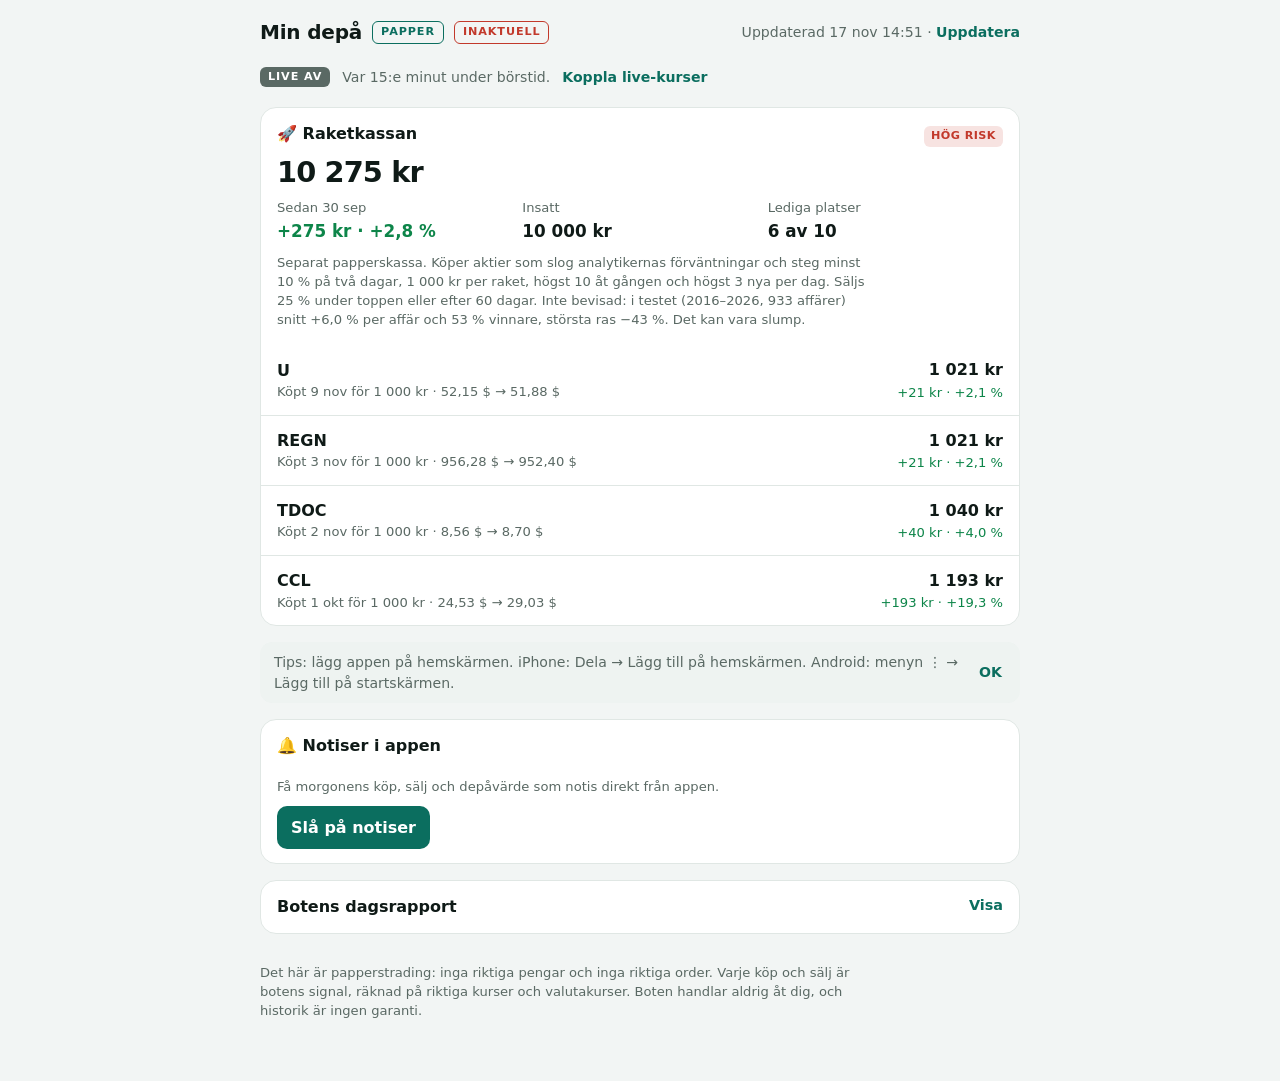
==== commit becac754: "Daily run 2026-11-17" ====
--- a/site/index.html
+++ b/site/index.html
@@ -130,6 +130,9 @@
                    border: 1px solid var(--line); background: var(--soft); color: var(--fg); resize: vertical; }
 .notify ol { margin: 0; padding-left: 20px; display: grid; gap: 6px; font-size: .92rem; }
 .btn { font: inherit; font-weight: 700; color: #fff; background: var(--accent); border: 0; padding: 10px 14px; border-radius: 10px; cursor: pointer; justify-self: start; }
+.news { padding: 0 16px 12px; margin-top: -4px; display: grid; gap: 4px; font-size: .82rem; color: var(--muted); }
+.news a { color: var(--fg); text-decoration: none; }
+.news a:hover { text-decoration: underline; }
 .refresh { font: inherit; font-size: .88rem; font-weight: 600; color: var(--accent); background: none; border: 0; padding: 4px 0; cursor: pointer; }
 </style>
 </head>
@@ -517,14 +520,25 @@
   $("rocketFree").textContent = `${Math.max(0, Math.round(R.base_sek / R.slot_sek) - busy)} av ${Math.round(R.base_sek / R.slot_sek)}`;
   const order = { pending: 0, open: 1, closed: 2 };
   const rows = [...R.rows].sort((a, b) => order[a.status] - order[b.status] || (b.sell_date || b.buy_date || "").localeCompare(a.sell_date || a.buy_date || ""));
-  $("rocketList").innerHTML = rows.map(r => {
+  // Information only — the news never changes a buy or a sell.
+  const newsHtml = n => {
+    if (!n) return "";
+    const items = (n.headlines || []).slice(0, 3).map(h => `<div>📰 ${h.url && /^https:\/\//.test(h.url)
+      ? `<a href="${esc(h.url)}" target="_blank" rel="noopener noreferrer">${esc(h.headline)}</a>` : esc(h.headline)}${h.source ? ` · ${esc(h.source)}` : ""}</div>`);
+    if (n.headlines && !n.headlines.length) items.push("<div>📰 Inga nyhetsrubriker de senaste dagarna.</div>");
+    if (n.reddit_24h != null) items.push(`<div>💬 Reddit senaste dygnet: ${n.reddit_24h} inlägg nämner aktien</div>`);
+    return items.length ? `<div class="news">${items.join("")}</div>` : "";
+  };
+  $("rocketList").innerHTML = rows.map(r => newsAfter(r, newsHtml)).join("");
+  function newsAfter(r, newsHtml) { return rowFor(r) + (r.status !== "closed" ? newsHtml(r.news) : ""); }
+  function rowFor(r) {
     const gain = r.value_sek != null ? r.value_sek - r.invested_sek : null;
     if (r.status === "pending") return row(esc(r.symbol), `Signal ${day(r.signal_date)} · köps vid nästa öppning`, esc(kr(r.invested_sek)), "väntar på köp", "", ' <span class="tag buy">Köps</span>');
     if (r.status === "closed") return row(esc(r.symbol), `${day(r.buy_date)} → ${day(r.sell_date)} · köpt för ${kr(r.invested_sek)}, såld för ${kr(r.value_sek)}`,
       esc(skr(gain)), pct(r.sek_return_pct), tone(gain), ' <span class="tag">Såld</span>');
     return row(esc(r.symbol), `Köpt ${day(r.buy_date)} för ${kr(r.invested_sek)} · ${usd(r.entry_price)} → ${usd(r.last_price)}`,
       esc(kr(r.value_sek)), `${skr(gain)} · ${pct(r.sek_return_pct)}`, tone(gain), r.sell_signaled ? ' <span class="tag sell">Säljs vid öppning</span>' : "");
-  }).join("");
+  }
 }
 
 // "2026-11-04 15:45 UTC" -> "idag 16:45" / "4 nov 16:45" in the viewer's own time zone.
